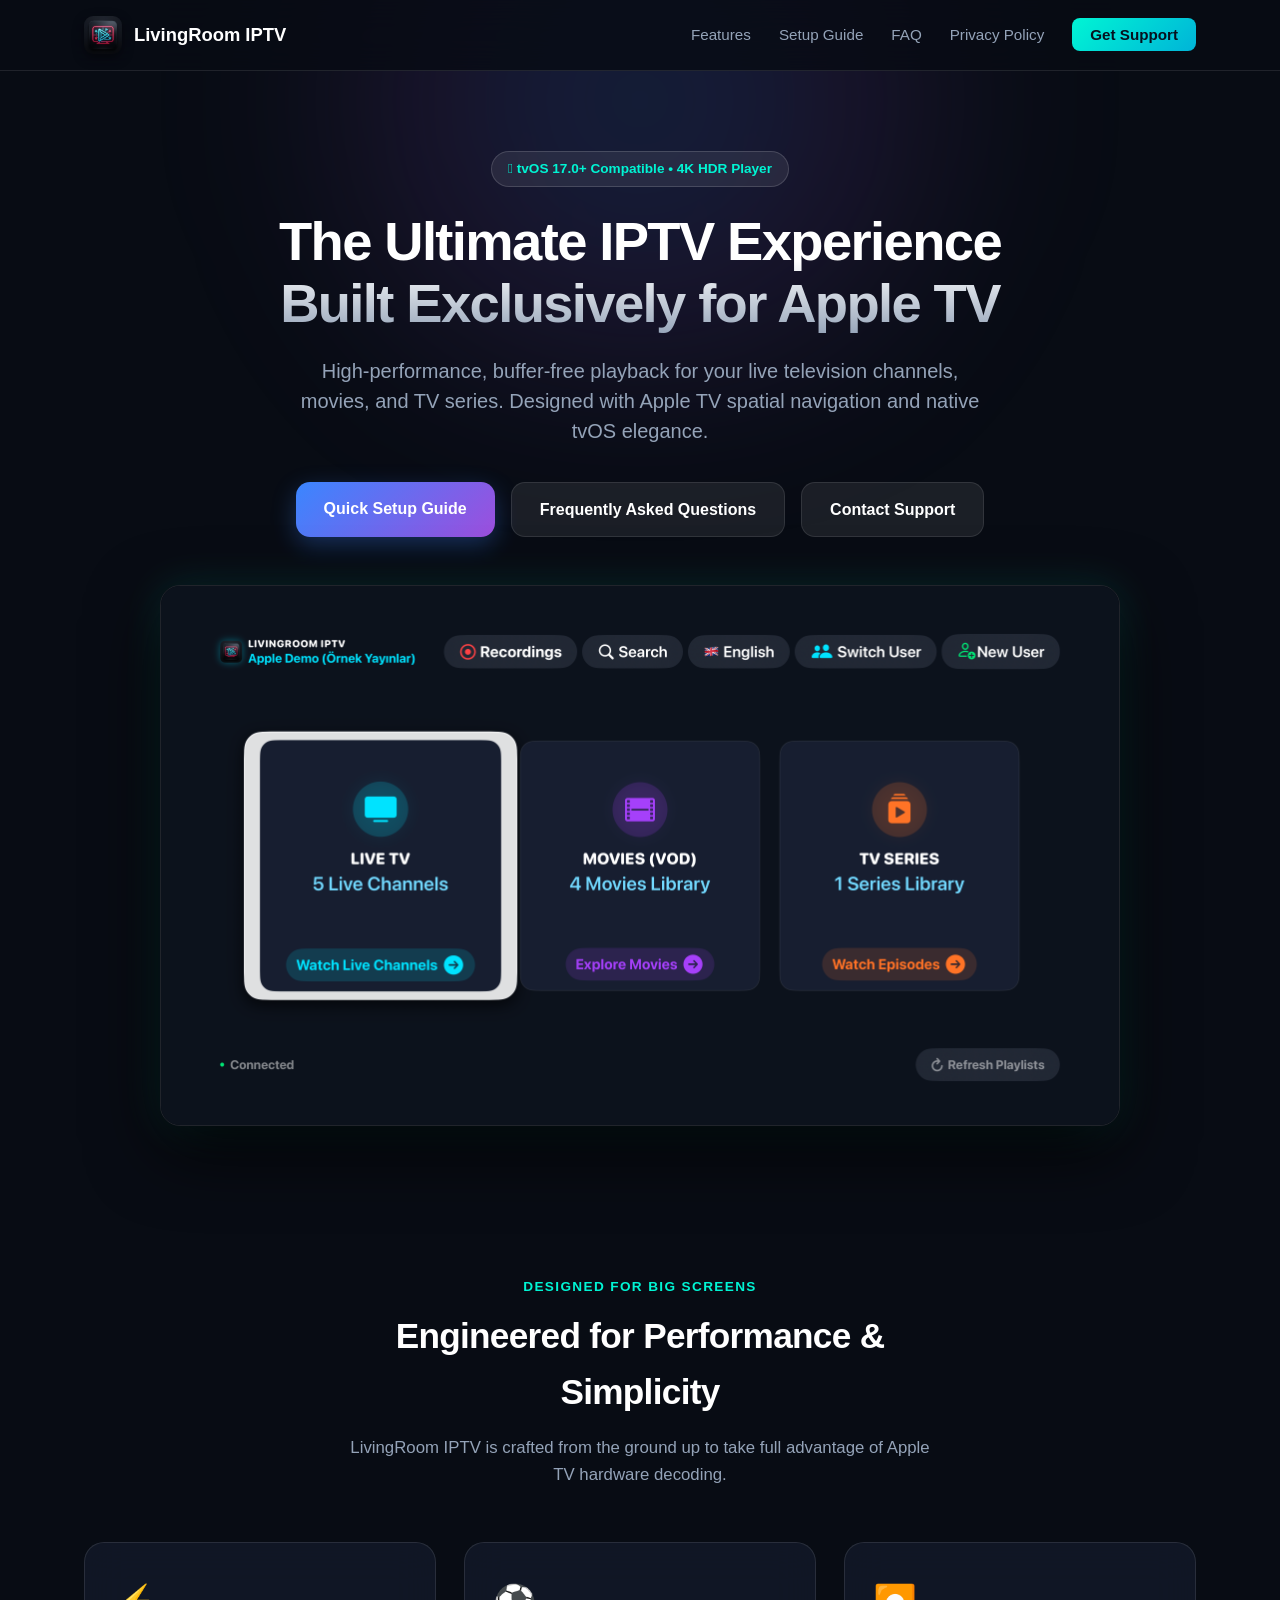
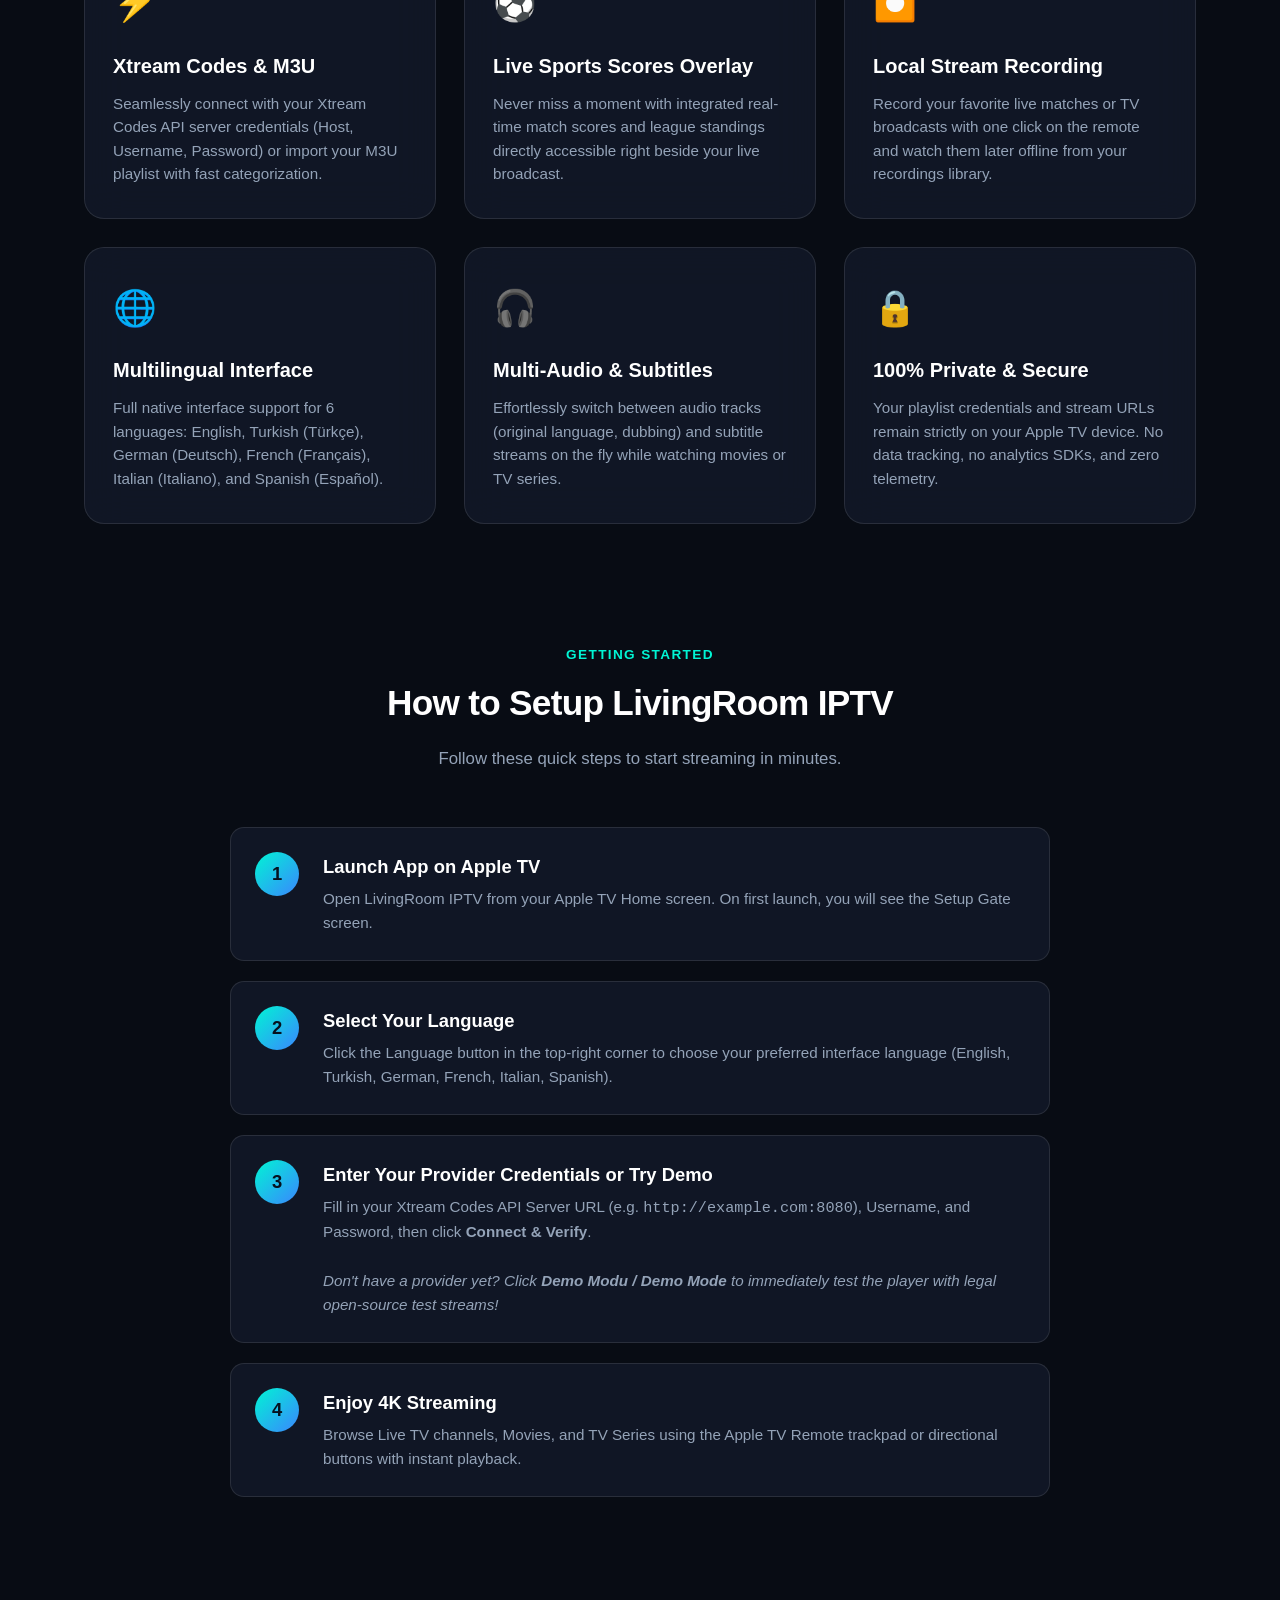
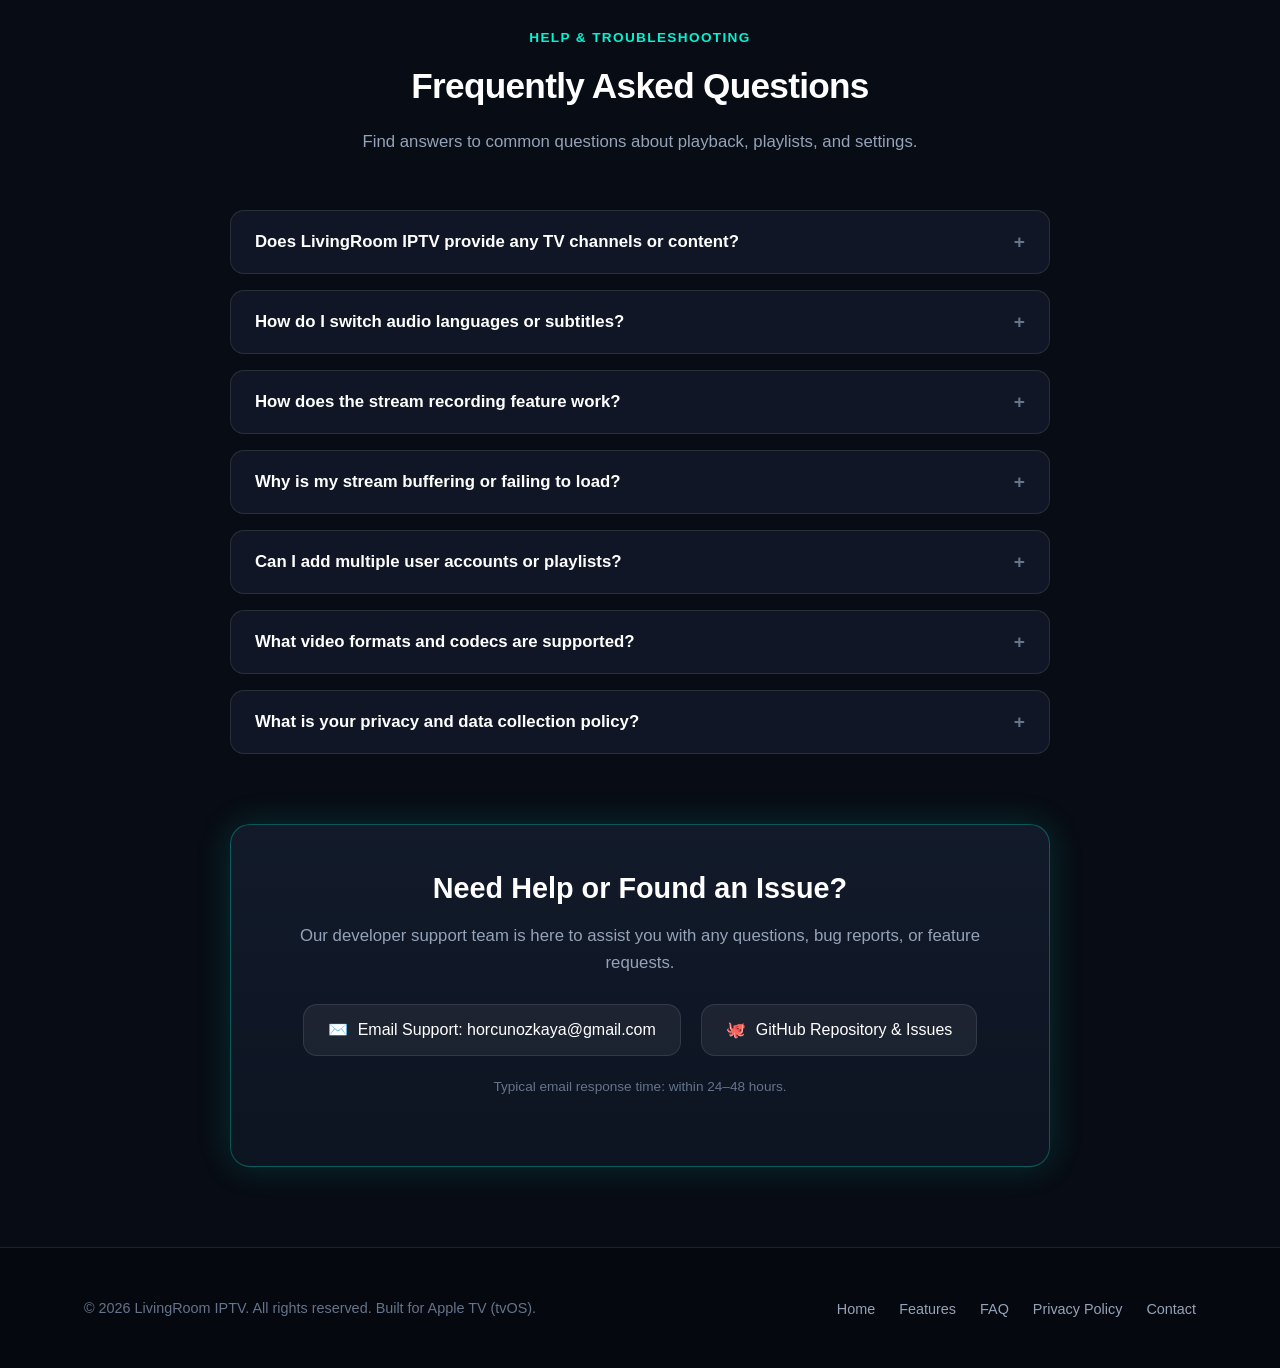
==== index.html @ 0aad177d "Add files via upload" ====
<!DOCTYPE html>
<html lang="en">
<head>
  <meta charset="UTF-8">
  <meta name="viewport" content="width=device-width, initial-scale=1.0">
  <title>LivingRoom IPTV - Apple TV Support & Help Center</title>
  <meta name="description" content="Official support center, setup instructions, and frequently asked questions for LivingRoom IPTV on Apple TV (tvOS).">
  <link rel="stylesheet" href="assets/style.css">
  <link rel="icon" type="image/png" href="assets/app-logo.png">
</head>
<body>
  <div class="bg-glow"></div>

  <!-- Navbar -->
  <header class="navbar">
    <div class="container nav-content">
      <a href="index.html" class="nav-brand">
        <img src="assets/app-logo.png" alt="LivingRoom IPTV Logo" class="nav-logo">
        <span>LivingRoom IPTV</span>
      </a>
      <ul class="nav-links">
        <li><a href="#features">Features</a></li>
        <li><a href="#guide">Setup Guide</a></li>
        <li><a href="#faq">FAQ</a></li>
        <li><a href="privacy.html">Privacy Policy</a></li>
        <li><a href="#contact" class="btn-contact">Get Support</a></li>
      </ul>
    </div>
  </header>

  <!-- Hero Section -->
  <section class="hero">
    <div class="container">
      <div class="badge-tvos">
        <span> tvOS 17.0+ Compatible • 4K HDR Player</span>
      </div>
      <h1>The Ultimate IPTV Experience<br>Built Exclusively for Apple TV</h1>
      <p>
        High-performance, buffer-free playback for your live television channels, movies, and TV series.
        Designed with Apple TV spatial navigation and native tvOS elegance.
      </p>
      <div class="hero-buttons">
        <a href="#guide" class="btn-primary">Quick Setup Guide</a>
        <a href="#faq" class="btn-secondary">Frequently Asked Questions</a>
        <a href="#contact" class="btn-secondary">Contact Support</a>
      </div>
      <div class="hero-preview">
        <img src="assets/screenshot.png" alt="LivingRoom IPTV Apple TV Interface">
      </div>
    </div>
  </section>

  <!-- Features Section -->
  <section class="features" id="features">
    <div class="container">
      <div class="section-header">
        <span class="tag">Designed for Big Screens</span>
        <h2>Engineered for Performance & Simplicity</h2>
        <p>LivingRoom IPTV is crafted from the ground up to take full advantage of Apple TV hardware decoding.</p>
      </div>

      <div class="grid-3">
        <div class="card">
          <div class="card-icon">⚡️</div>
          <h3>Xtream Codes & M3U</h3>
          <p>Seamlessly connect with your Xtream Codes API server credentials (Host, Username, Password) or import your M3U playlist with fast categorization.</p>
        </div>

        <div class="card">
          <div class="card-icon">⚽️</div>
          <h3>Live Sports Scores Overlay</h3>
          <p>Never miss a moment with integrated real-time match scores and league standings directly accessible right beside your live broadcast.</p>
        </div>

        <div class="card">
          <div class="card-icon">⏺️</div>
          <h3>Local Stream Recording</h3>
          <p>Record your favorite live matches or TV broadcasts with one click on the remote and watch them later offline from your recordings library.</p>
        </div>

        <div class="card">
          <div class="card-icon">🌐</div>
          <h3>Multilingual Interface</h3>
          <p>Full native interface support for 6 languages: English, Turkish (Türkçe), German (Deutsch), French (Français), Italian (Italiano), and Spanish (Español).</p>
        </div>

        <div class="card">
          <div class="card-icon">🎧</div>
          <h3>Multi-Audio & Subtitles</h3>
          <p>Effortlessly switch between audio tracks (original language, dubbing) and subtitle streams on the fly while watching movies or TV series.</p>
        </div>

        <div class="card">
          <div class="card-icon">🔒</div>
          <h3>100% Private & Secure</h3>
          <p>Your playlist credentials and stream URLs remain strictly on your Apple TV device. No data tracking, no analytics SDKs, and zero telemetry.</p>
        </div>
      </div>
    </div>
  </section>

  <!-- Setup Guide Section -->
  <section class="setup-guide" id="guide">
    <div class="container">
      <div class="section-header">
        <span class="tag">Getting Started</span>
        <h2>How to Setup LivingRoom IPTV</h2>
        <p>Follow these quick steps to start streaming in minutes.</p>
      </div>

      <div class="steps-list">
        <div class="step-card">
          <div class="step-number">1</div>
          <div class="step-info">
            <h4>Launch App on Apple TV</h4>
            <p>Open LivingRoom IPTV from your Apple TV Home screen. On first launch, you will see the Setup Gate screen.</p>
          </div>
        </div>

        <div class="step-card">
          <div class="step-number">2</div>
          <div class="step-info">
            <h4>Select Your Language</h4>
            <p>Click the Language button in the top-right corner to choose your preferred interface language (English, Turkish, German, French, Italian, Spanish).</p>
          </div>
        </div>

        <div class="step-card">
          <div class="step-number">3</div>
          <div class="step-info">
            <h4>Enter Your Provider Credentials or Try Demo</h4>
            <p>
              Fill in your Xtream Codes API Server URL (e.g. <code>http://example.com:8080</code>), Username, and Password, then click <strong>Connect & Verify</strong>.
              <br><br>
              <em>Don't have a provider yet? Click <strong>Demo Modu / Demo Mode</strong> to immediately test the player with legal open-source test streams!</em>
            </p>
          </div>
        </div>

        <div class="step-card">
          <div class="step-number">4</div>
          <div class="step-info">
            <h4>Enjoy 4K Streaming</h4>
            <p>Browse Live TV channels, Movies, and TV Series using the Apple TV Remote trackpad or directional buttons with instant playback.</p>
          </div>
        </div>
      </div>
    </div>
  </section>

  <!-- FAQ Section -->
  <section class="faq-section" id="faq">
    <div class="container">
      <div class="section-header">
        <span class="tag">Help & Troubleshooting</span>
        <h2>Frequently Asked Questions</h2>
        <p>Find answers to common questions about playback, playlists, and settings.</p>
      </div>

      <div class="faq-list">
        <div class="faq-item">
          <button class="faq-question" type="button">
            <span>Does LivingRoom IPTV provide any TV channels or content?</span>
            <span class="faq-icon">+</span>
          </button>
          <div class="faq-answer">
            <p>No. LivingRoom IPTV is strictly a media player application. It does not provide, host, or distribute any media content or channels. Users must supply their own legal IPTV playlist credentials (Xtream Codes API or M3U) from an authorized service provider, or use the built-in Demo Mode with public domain streams.</p>
          </div>
        </div>

        <div class="faq-item">
          <button class="faq-question" type="button">
            <span>How do I switch audio languages or subtitles?</span>
            <span class="faq-icon">+</span>
          </button>
          <div class="faq-answer">
            <p>While playing a movie or series episode, swipe down on your Apple TV Remote or press the Select button to display the playback HUD. Navigate to the Audio & Subtitle track selector to switch between available language tracks provided in your stream.</p>
          </div>
        </div>

        <div class="faq-item">
          <button class="faq-question" type="button">
            <span>How does the stream recording feature work?</span>
            <span class="faq-icon">+</span>
          </button>
          <div class="faq-answer">
            <p>When watching a live channel, click the red <strong>Record</strong> button in the playback overlay. The broadcast stream is saved directly into your Apple TV's local application storage. You can view, play, or delete recorded broadcasts at any time from the <strong>Recordings (Kayıtlar)</strong> screen on the main menu.</p>
          </div>
        </div>

        <div class="faq-item">
          <button class="faq-question" type="button">
            <span>Why is my stream buffering or failing to load?</span>
            <span class="faq-icon">+</span>
          </button>
          <div class="faq-answer">
            <p>Buffering usually stems from one of the following reasons:
              <br>1. <strong>Network Connection:</strong> We recommend connecting your Apple TV via an Ethernet cable or a strong 5GHz Wi-Fi network.
              <br>2. <strong>Server Overload:</strong> The IPTV server host you provided may be experiencing high traffic or latency.
              <br>3. <strong>Expired Subscription:</strong> Verify that your IPTV provider account is active and hasn't exceeded connection limits.
            </p>
          </div>
        </div>

        <div class="faq-item">
          <button class="faq-question" type="button">
            <span>Can I add multiple user accounts or playlists?</span>
            <span class="faq-icon">+</span>
          </button>
          <div class="faq-answer">
            <p>Yes! On the main landing screen, click <strong>Switch Account</strong> or <strong>Add Account</strong> to manage multiple Xtream Codes profiles and seamlessly toggle between family members or different providers.</p>
          </div>
        </div>

        <div class="faq-item">
          <button class="faq-question" type="button">
            <span>What video formats and codecs are supported?</span>
            <span class="faq-icon">+</span>
          </button>
          <div class="faq-answer">
            <p>LivingRoom IPTV supports HLS (m3u8), MPEG-TS (ts), MP4, MKV, AVI, and major video/audio codecs including H.264, HEVC / H.265, AAC, AC3, and EAC3 with hardware-accelerated decoding.</p>
          </div>
        </div>

        <div class="faq-item">
          <button class="faq-question" type="button">
            <span>What is your privacy and data collection policy?</span>
            <span class="faq-icon">+</span>
          </button>
          <div class="faq-answer">
            <p>We respect your privacy completely. LivingRoom IPTV collects <strong>zero personal data</strong>. We do not track your IP address, viewing history, device identifiers, or search queries. All server credentials and favorites are stored locally on your Apple TV device. Read our full <a href="privacy.html" style="color: var(--accent-cyan);">Privacy Policy</a> for details.</p>
          </div>
        </div>
      </div>
    </div>
  </section>

  <!-- Contact & Support Section -->
  <section class="contact-section" id="contact">
    <div class="container">
      <div class="support-card">
        <h3>Need Help or Found an Issue?</h3>
        <p>Our developer support team is here to assist you with any questions, bug reports, or feature requests.</p>
        <div class="contact-badges">
          <a href="mailto:horcunozkaya@gmail.com?subject=LivingRoom%20IPTV%20Support%20Request" class="contact-pill">
            <span>✉️</span>
            <span>Email Support: horcunozkaya@gmail.com</span>
          </a>
          <a href="https://github.com/Hasonx40/livingroomiptv" target="_blank" rel="noopener" class="contact-pill">
            <span>🐙</span>
            <span>GitHub Repository & Issues</span>
          </a>
        </div>
        <p style="margin-top: 20px; font-size: 0.85rem; color: var(--text-muted);">
          Typical email response time: within 24–48 hours.
        </p>
      </div>
    </div>
  </section>

  <!-- Footer -->
  <footer>
    <div class="container footer-content">
      <div class="footer-copy">
        &copy; 2026 LivingRoom IPTV. All rights reserved. Built for Apple TV (tvOS).
      </div>
      <ul class="footer-links">
        <li><a href="index.html">Home</a></li>
        <li><a href="#features">Features</a></li>
        <li><a href="#faq">FAQ</a></li>
        <li><a href="privacy.html">Privacy Policy</a></li>
        <li><a href="mailto:horcunozkaya@gmail.com">Contact</a></li>
      </ul>
    </div>
  </footer>

  <script>
    // FAQ Accordion Toggle
    document.querySelectorAll('.faq-question').forEach(button => {
      button.addEventListener('click', () => {
        const item = button.parentElement;
        const isActive = item.classList.contains('active');
        document.querySelectorAll('.faq-item').forEach(i => i.classList.remove('active'));
        if (!isActive) {
          item.classList.add('active');
        }
      });
    });
  </script>
</body>
</html>
---- assets/style.css ----
:root {
  --bg-primary: #080c14;
  --bg-secondary: #0d1522;
  --bg-card: rgba(20, 28, 45, 0.7);
  --bg-card-hover: rgba(30, 42, 68, 0.85);
  --border-color: rgba(255, 255, 255, 0.1);
  --border-focus: #00f5d4;
  --accent-cyan: #00f5d4;
  --accent-purple: #9d4edd;
  --accent-blue: #3a86ff;
  --text-primary: #ffffff;
  --text-secondary: #94a3b8;
  --text-muted: #64748b;
  --font-family: -apple-system, BlinkMacSystemFont, "SF Pro Display", "SF Pro Text", "Segoe UI", Roboto, Helvetica, Arial, sans-serif;
  --radius-lg: 20px;
  --radius-md: 14px;
  --radius-sm: 8px;
  --shadow-glow: 0 0 35px rgba(0, 245, 212, 0.15);
}

* {
  margin: 0;
  padding: 0;
  box-sizing: border-box;
}

html {
  scroll-behavior: smooth;
}

body {
  font-family: var(--font-family);
  background-color: var(--bg-primary);
  color: var(--text-primary);
  line-height: 1.6;
  -webkit-font-smoothing: antialiased;
  overflow-x: hidden;
}

/* Background Gradients */
.bg-glow {
  position: fixed;
  top: -200px;
  left: 50%;
  transform: translateX(-50%);
  width: 900px;
  height: 600px;
  background: radial-gradient(circle, rgba(58, 134, 255, 0.18) 0%, rgba(157, 78, 221, 0.12) 40%, transparent 70%);
  pointer-events: none;
  z-index: -1;
  filter: blur(80px);
}

.container {
  max-width: 1160px;
  margin: 0 auto;
  padding: 0 24px;
}

/* Navigation */
.navbar {
  position: sticky;
  top: 0;
  z-index: 100;
  background: rgba(8, 12, 20, 0.82);
  backdrop-filter: blur(24px);
  -webkit-backdrop-filter: blur(24px);
  border-bottom: 1px solid var(--border-color);
  padding: 16px 0;
}

.nav-content {
  display: flex;
  align-items: center;
  justify-content: space-between;
}

.nav-brand {
  display: flex;
  align-items: center;
  gap: 12px;
  text-decoration: none;
  color: var(--text-primary);
  font-weight: 700;
  font-size: 1.15rem;
}

.nav-logo {
  width: 38px;
  height: 38px;
  border-radius: 9px;
  object-fit: cover;
  box-shadow: 0 4px 12px rgba(0, 0, 0, 0.4);
}

.nav-links {
  display: flex;
  align-items: center;
  gap: 28px;
  list-style: none;
}

.nav-links a {
  text-decoration: none;
  color: var(--text-secondary);
  font-size: 0.95rem;
  font-weight: 500;
  transition: color 0.2s ease;
}

.nav-links a:hover {
  color: var(--accent-cyan);
}

.btn-contact {
  background: linear-gradient(135deg, #00f5d4, #00b4d8);
  color: #06111e !important;
  font-weight: 700 !important;
  padding: 8px 18px;
  border-radius: var(--radius-sm);
  transition: transform 0.2s ease, box-shadow 0.2s ease !important;
}

.btn-contact:hover {
  transform: translateY(-2px);
  box-shadow: 0 4px 16px rgba(0, 245, 212, 0.4);
}

/* Hero Section */
.hero {
  padding: 80px 0 60px;
  text-align: center;
}

.badge-tvos {
  display: inline-flex;
  align-items: center;
  gap: 8px;
  padding: 6px 16px;
  background: rgba(255, 255, 255, 0.08);
  border: 1px solid rgba(255, 255, 255, 0.15);
  border-radius: 50px;
  font-size: 0.85rem;
  font-weight: 600;
  color: var(--accent-cyan);
  margin-bottom: 24px;
}

.hero h1 {
  font-size: 3.4rem;
  font-weight: 800;
  letter-spacing: -0.03em;
  line-height: 1.15;
  margin-bottom: 20px;
  background: linear-gradient(180deg, #ffffff 40%, #94a3b8 100%);
  -webkit-background-clip: text;
  -webkit-text-fill-color: transparent;
}

.hero p {
  font-size: 1.25rem;
  color: var(--text-secondary);
  max-width: 680px;
  margin: 0 auto 36px;
  line-height: 1.5;
}

.hero-buttons {
  display: flex;
  justify-content: center;
  gap: 16px;
  margin-bottom: 48px;
  flex-wrap: wrap;
}

.btn-primary {
  background: linear-gradient(135deg, var(--accent-blue), var(--accent-purple));
  color: #fff;
  text-decoration: none;
  font-weight: 600;
  font-size: 1rem;
  padding: 14px 28px;
  border-radius: var(--radius-md);
  box-shadow: 0 8px 24px rgba(58, 134, 255, 0.3);
  transition: transform 0.2s ease, box-shadow 0.2s ease;
}

.btn-primary:hover {
  transform: translateY(-2px);
  box-shadow: 0 12px 28px rgba(58, 134, 255, 0.45);
}

.btn-secondary {
  background: rgba(255, 255, 255, 0.08);
  border: 1px solid var(--border-color);
  color: #fff;
  text-decoration: none;
  font-weight: 600;
  font-size: 1rem;
  padding: 14px 28px;
  border-radius: var(--radius-md);
  transition: background 0.2s ease, border-color 0.2s ease;
}

.btn-secondary:hover {
  background: rgba(255, 255, 255, 0.14);
  border-color: rgba(255, 255, 255, 0.25);
}

.hero-preview {
  position: relative;
  max-width: 960px;
  margin: 0 auto;
  border-radius: var(--radius-lg);
  overflow: hidden;
  box-shadow: 0 24px 70px rgba(0, 0, 0, 0.8), 0 0 40px rgba(0, 245, 212, 0.15);
  border: 1px solid var(--border-color);
}

.hero-preview img {
  width: 100%;
  height: auto;
  display: block;
}

/* Features Section */
.features {
  padding: 90px 0 60px;
}

.section-header {
  text-align: center;
  max-width: 600px;
  margin: 0 auto 54px;
}

.section-header .tag {
  color: var(--accent-cyan);
  font-weight: 700;
  text-transform: uppercase;
  font-size: 0.85rem;
  letter-spacing: 0.1em;
  margin-bottom: 10px;
  display: block;
}

.section-header h2 {
  font-size: 2.2rem;
  font-weight: 700;
  margin-bottom: 14px;
  letter-spacing: -0.02em;
}

.section-header p {
  color: var(--text-secondary);
  font-size: 1.05rem;
}

.grid-3 {
  display: grid;
  grid-template-columns: repeat(auto-fit, minmax(320px, 1fr));
  gap: 28px;
}

.card {
  background: var(--bg-card);
  backdrop-filter: blur(20px);
  border: 1px solid var(--border-color);
  border-radius: var(--radius-lg);
  padding: 32px 28px;
  transition: transform 0.25s ease, border-color 0.25s ease, background 0.25s ease;
}

.card:hover {
  transform: translateY(-4px);
  background: var(--bg-card-hover);
  border-color: rgba(0, 245, 212, 0.4);
}

.card-icon {
  font-size: 2.2rem;
  margin-bottom: 18px;
  display: inline-block;
}

.card h3 {
  font-size: 1.25rem;
  font-weight: 600;
  margin-bottom: 10px;
}

.card p {
  color: var(--text-secondary);
  font-size: 0.95rem;
  line-height: 1.55;
}

/* Setup Guide */
.setup-guide {
  padding: 60px 0;
}

.steps-list {
  display: flex;
  flex-direction: column;
  gap: 20px;
  max-width: 820px;
  margin: 0 auto;
}

.step-card {
  display: flex;
  gap: 24px;
  background: var(--bg-card);
  border: 1px solid var(--border-color);
  border-radius: var(--radius-md);
  padding: 24px;
}

.step-number {
  flex-shrink: 0;
  width: 44px;
  height: 44px;
  border-radius: 50%;
  background: linear-gradient(135deg, var(--accent-cyan), var(--accent-blue));
  color: #06111e;
  font-weight: 800;
  font-size: 1.15rem;
  display: flex;
  align-items: center;
  justify-content: center;
}

.step-info h4 {
  font-size: 1.15rem;
  font-weight: 600;
  margin-bottom: 6px;
}

.step-info p {
  color: var(--text-secondary);
  font-size: 0.95rem;
}

/* FAQ Section */
.faq-section {
  padding: 70px 0;
}

.faq-list {
  max-width: 820px;
  margin: 0 auto;
  display: flex;
  flex-direction: column;
  gap: 16px;
}

.faq-item {
  background: var(--bg-card);
  border: 1px solid var(--border-color);
  border-radius: var(--radius-md);
  overflow: hidden;
}

.faq-question {
  width: 100%;
  text-align: left;
  padding: 20px 24px;
  background: none;
  border: none;
  color: var(--text-primary);
  font-size: 1.05rem;
  font-weight: 600;
  font-family: inherit;
  cursor: pointer;
  display: flex;
  justify-content: space-between;
  align-items: center;
}

.faq-question:hover {
  color: var(--accent-cyan);
}

.faq-icon {
  transition: transform 0.3s ease;
  font-size: 1.2rem;
  color: var(--text-muted);
}

.faq-item.active .faq-icon {
  transform: rotate(45deg);
  color: var(--accent-cyan);
}

.faq-answer {
  max-height: 0;
  overflow: hidden;
  transition: max-height 0.3s ease, padding 0.3s ease;
  color: var(--text-secondary);
  font-size: 0.95rem;
  padding: 0 24px;
  line-height: 1.6;
}

.faq-item.active .faq-answer {
  max-height: 300px;
  padding: 0 24px 20px;
}

/* Support Form Card */
.support-card {
  max-width: 820px;
  margin: 0 auto;
  background: linear-gradient(180deg, rgba(20, 28, 45, 0.9) 0%, rgba(13, 21, 34, 0.95) 100%);
  border: 1px solid rgba(0, 245, 212, 0.3);
  border-radius: var(--radius-lg);
  padding: 40px;
  box-shadow: var(--shadow-glow);
  text-align: center;
}

.support-card h3 {
  font-size: 1.8rem;
  margin-bottom: 12px;
}

.support-card p {
  color: var(--text-secondary);
  font-size: 1.05rem;
  margin-bottom: 28px;
}

.contact-badges {
  display: flex;
  justify-content: center;
  gap: 20px;
  flex-wrap: wrap;
}

.contact-pill {
  display: inline-flex;
  align-items: center;
  gap: 10px;
  padding: 12px 24px;
  border-radius: var(--radius-md);
  background: rgba(255, 255, 255, 0.06);
  border: 1px solid var(--border-color);
  color: var(--text-primary);
  text-decoration: none;
  font-weight: 500;
  transition: background 0.2s ease, border-color 0.2s ease;
}

.contact-pill:hover {
  background: rgba(255, 255, 255, 0.12);
  border-color: var(--accent-cyan);
}

/* Footer */
footer {
  border-top: 1px solid var(--border-color);
  padding: 48px 0;
  margin-top: 80px;
  background: rgba(6, 9, 15, 0.9);
}

.footer-content {
  display: flex;
  justify-content: space-between;
  align-items: center;
  flex-wrap: wrap;
  gap: 24px;
}

.footer-copy {
  color: var(--text-muted);
  font-size: 0.9rem;
}

.footer-links {
  display: flex;
  gap: 24px;
  list-style: none;
}

.footer-links a {
  color: var(--text-secondary);
  text-decoration: none;
  font-size: 0.9rem;
  transition: color 0.2s ease;
}

.footer-links a:hover {
  color: var(--accent-cyan);
}

/* Responsive */
@media (max-width: 768px) {
  .hero h1 {
    font-size: 2.3rem;
  }
  .nav-links {
    display: none;
  }
  .step-card {
    flex-direction: column;
    gap: 14px;
  }
  .support-card {
    padding: 24px 20px;
  }
}
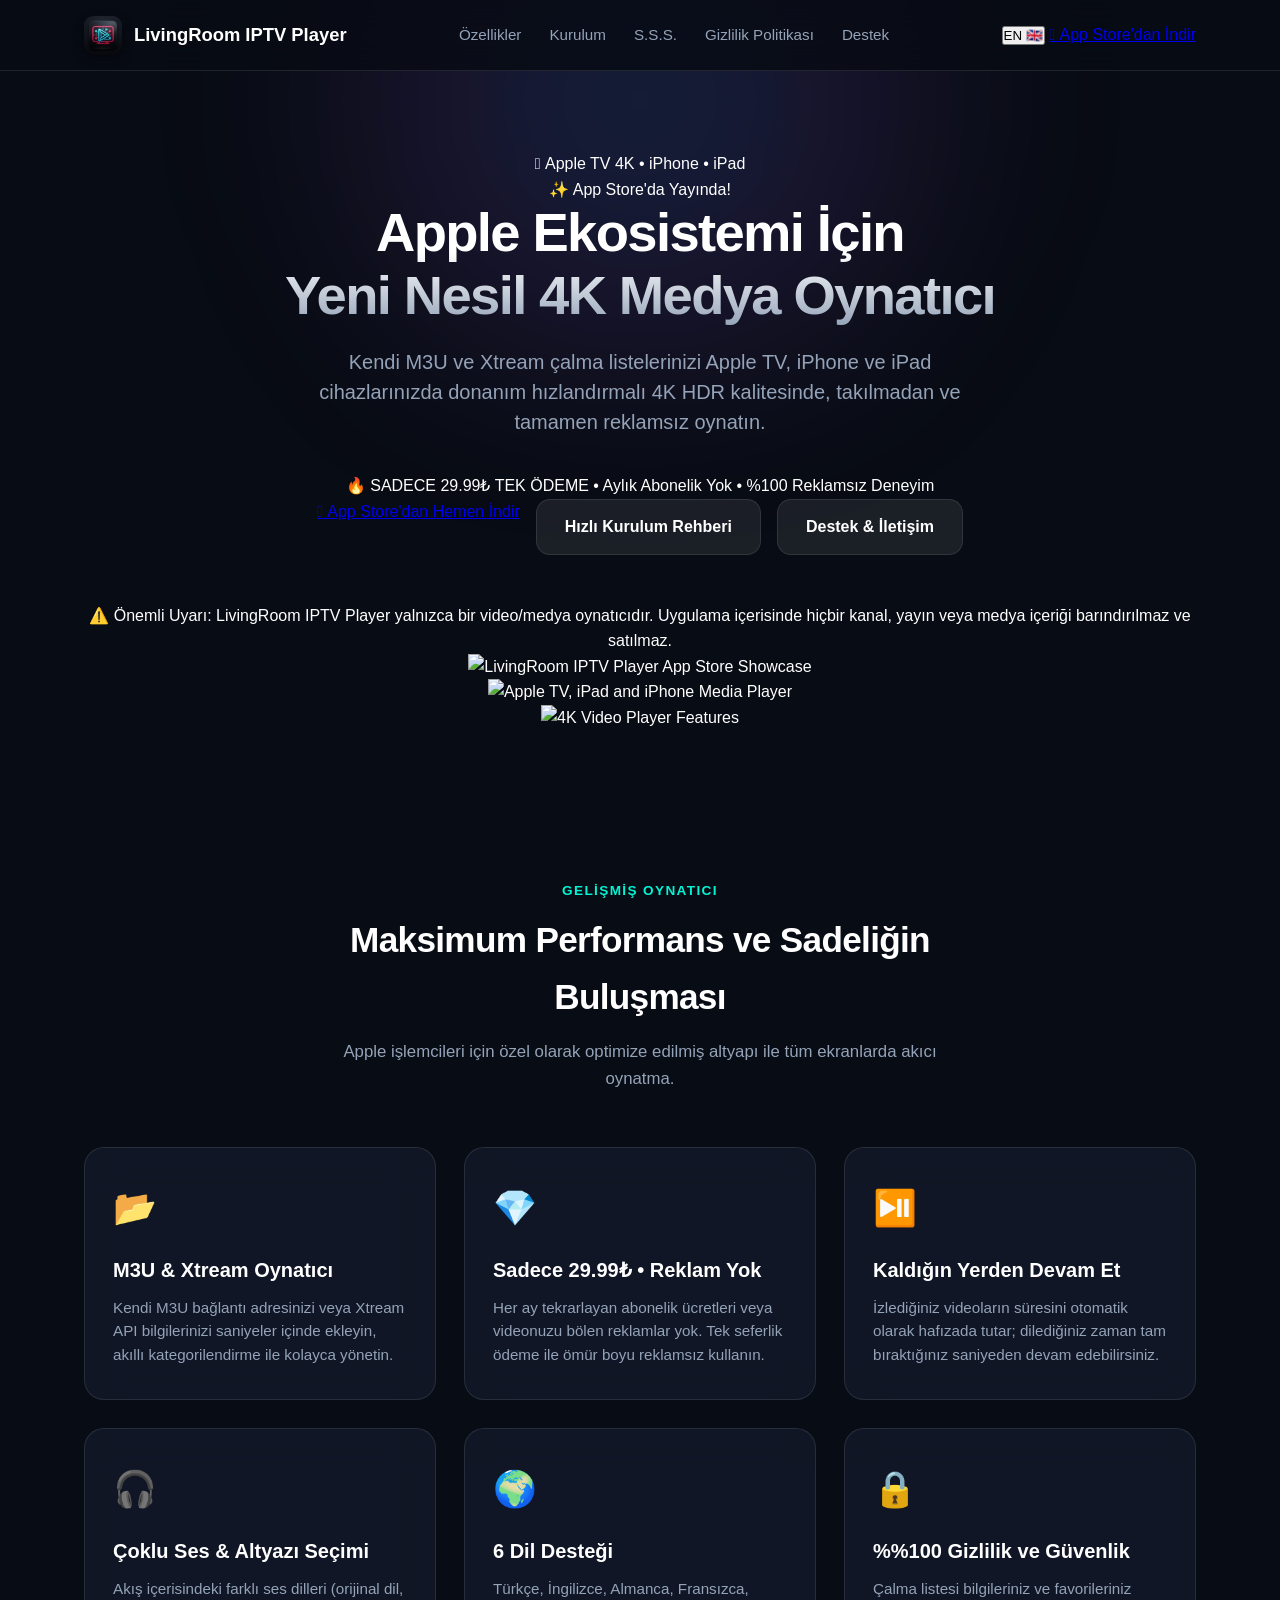
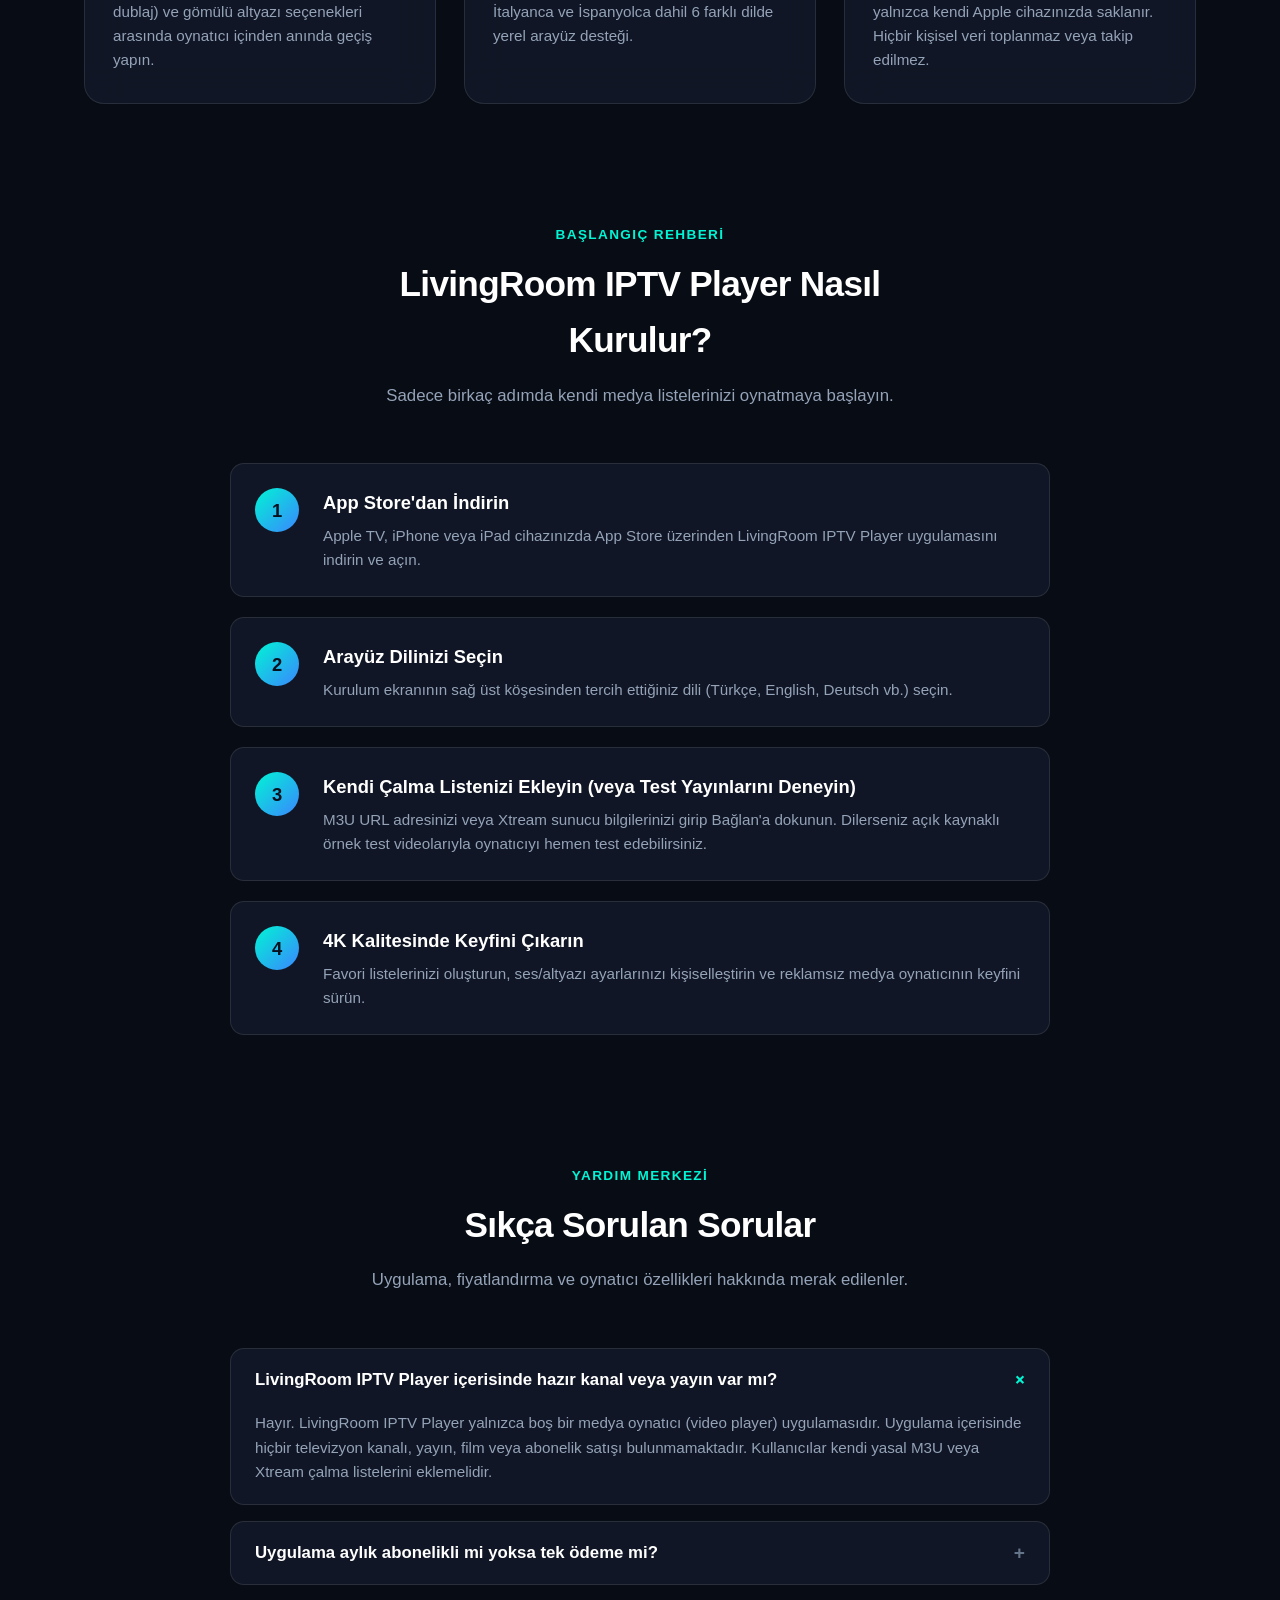
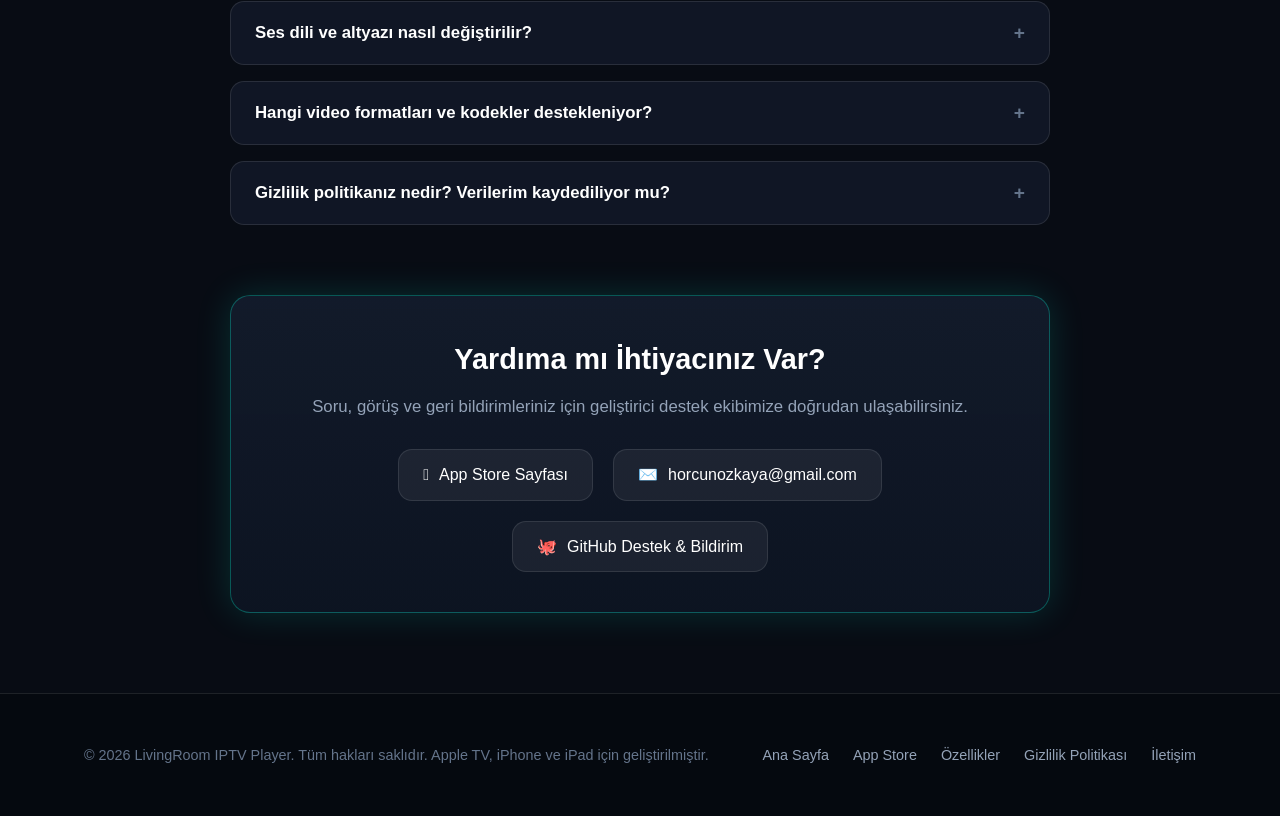
==== commit b9fe2db6: "Add files via upload" ====
--- a/index.html
+++ b/index.html
@@ -1,10 +1,13 @@
 <!DOCTYPE html>
-<html lang="en">
+<html lang="tr">
 <head>
   <meta charset="UTF-8">
   <meta name="viewport" content="width=device-width, initial-scale=1.0">
-  <title>LivingRoom IPTV - Apple TV Support & Help Center</title>
-  <meta name="description" content="Official support center, setup instructions, and frequently asked questions for LivingRoom IPTV on Apple TV (tvOS).">
+  <title>LivingRoom IPTV Player — Apple TV, iPhone & iPad için 4K Medya Oynatıcı</title>
+  <meta name="description" content="Apple TV (tvOS), iPhone ve iPad (iOS) için geliştirilen 4K HDR M3U & Xtream medya oynatıcı. Sadece 29.99₺ tek ödeme, abonelik yok, %100 reklamsız.">
+  <meta property="og:title" content="LivingRoom IPTV Player — 4K Medya Oynatıcı">
+  <meta property="og:description" content="Kendi M3U ve Xtream listelerinizi Apple TV, iPhone ve iPad'de 4K kalitesinde oynatın. Sadece 29.99₺ tek ödeme ve %100 reklamsız.">
+  <meta property="og:image" content="assets/hero-showcase.jpg">
   <link rel="stylesheet" href="assets/style.css">
   <link rel="icon" type="image/png" href="assets/app-logo.png">
 </head>
@@ -15,37 +18,79 @@
   <header class="navbar">
     <div class="container nav-content">
       <a href="index.html" class="nav-brand">
-        <img src="assets/app-logo.png" alt="LivingRoom IPTV Logo" class="nav-logo">
-        <span>LivingRoom IPTV</span>
+        <img src="assets/app-logo.png" alt="LivingRoom IPTV Player Logo" class="nav-logo">
+        <span>LivingRoom IPTV Player</span>
       </a>
       <ul class="nav-links">
-        <li><a href="#features">Features</a></li>
-        <li><a href="#guide">Setup Guide</a></li>
-        <li><a href="#faq">FAQ</a></li>
-        <li><a href="privacy.html">Privacy Policy</a></li>
-        <li><a href="#contact" class="btn-contact">Get Support</a></li>
+        <li><a href="#features" data-tr="Özellikler" data-en="Features">Özellikler</a></li>
+        <li><a href="#guide" data-tr="Kurulum" data-en="Setup Guide">Kurulum</a></li>
+        <li><a href="#faq" data-tr="S.S.S." data-en="FAQ">S.S.S.</a></li>
+        <li><a href="privacy.html" data-tr="Gizlilik Politikası" data-en="Privacy Policy">Gizlilik Politikası</a></li>
+        <li><a href="#contact" data-tr="Destek" data-en="Support">Destek</a></li>
       </ul>
+      <div class="nav-actions">
+        <button class="lang-switch" id="langBtn" type="button" onclick="toggleLang()">EN 🇬🇧</button>
+        <a href="https://apps.apple.com/tr/app/livingroom-iptv-player/id6827553919?l=tr" target="_blank" rel="noopener" class="btn-nav-download">
+          <span></span>
+          <span data-tr="App Store'dan İndir" data-en="Download on App Store">App Store'dan İndir</span>
+        </a>
+      </div>
     </div>
   </header>
 
   <!-- Hero Section -->
   <section class="hero">
     <div class="container">
-      <div class="badge-tvos">
-        <span> tvOS 17.0+ Compatible • 4K HDR Player</span>
-      </div>
-      <h1>The Ultimate IPTV Experience<br>Built Exclusively for Apple TV</h1>
-      <p>
-        High-performance, buffer-free playback for your live television channels, movies, and TV series.
-        Designed with Apple TV spatial navigation and native tvOS elegance.
+      <div class="hero-badges">
+        <div class="badge-pill">
+          <span> Apple TV 4K • iPhone • iPad</span>
+        </div>
+        <div class="badge-pill highlight">
+          <span data-tr="✨ App Store'da Yayında!" data-en="✨ Available on the App Store!">✨ App Store'da Yayında!</span>
+        </div>
+      </div>
+
+      <h1 data-tr="Apple Ekosistemi İçin<br>Yeni Nesil 4K Medya Oynatıcı" data-en="Next-Gen 4K Media Player<br>For the Apple Ecosystem">
+        Apple Ekosistemi İçin<br>Yeni Nesil 4K Medya Oynatıcı
+      </h1>
+
+      <p class="subtitle" data-tr="Kendi M3U ve Xtream çalma listelerinizi Apple TV, iPhone ve iPad cihazlarınızda donanım hızlandırmalı 4K HDR kalitesinde, takılmadan ve tamamen reklamsız oynatın." data-en="Play your own M3U and Xtream playlists across Apple TV, iPhone, and iPad with hardware-accelerated 4K HDR playback and zero ads.">
+        Kendi M3U ve Xtream çalma listelerinizi Apple TV, iPhone ve iPad cihazlarınızda donanım hızlandırmalı 4K HDR kalitesinde, takılmadan ve tamamen reklamsız oynatın.
       </p>
+
+      <!-- One-Time Payment & No Ads Highlight -->
+      <div class="price-banner">
+        <span class="price-tag" data-tr="🔥 SADECE 29.99₺ TEK ÖDEME" data-en="🔥 ONE-TIME PURCHASE (₺29.99)">🔥 SADECE 29.99₺ TEK ÖDEME</span>
+        <span class="price-divider">•</span>
+        <span class="price-feature" data-tr="Aylık Abonelik Yok" data-en="No Monthly Subscriptions">Aylık Abonelik Yok</span>
+        <span class="price-divider">•</span>
+        <span class="price-feature" data-tr="%100 Reklamsız Deneyim" data-en="100% Ad-Free Experience">%100 Reklamsız Deneyim</span>
+      </div>
+
       <div class="hero-buttons">
-        <a href="#guide" class="btn-primary">Quick Setup Guide</a>
-        <a href="#faq" class="btn-secondary">Frequently Asked Questions</a>
-        <a href="#contact" class="btn-secondary">Contact Support</a>
-      </div>
-      <div class="hero-preview">
-        <img src="assets/screenshot.png" alt="LivingRoom IPTV Apple TV Interface">
+        <a href="https://apps.apple.com/tr/app/livingroom-iptv-player/id6827553919?l=tr" target="_blank" rel="noopener" class="btn-appstore">
+          <span></span>
+          <span data-tr="App Store'dan Hemen İndir" data-en="Download on the App Store">App Store'dan Hemen İndir</span>
+        </a>
+        <a href="#guide" class="btn-secondary" data-tr="Hızlı Kurulum Rehberi" data-en="Quick Setup Guide">Hızlı Kurulum Rehberi</a>
+        <a href="#contact" class="btn-secondary" data-tr="Destek & İletişim" data-en="Contact Support">Destek & İletişim</a>
+      </div>
+
+      <div class="disclaimer-note" data-tr="⚠️ Önemli Uyarı: LivingRoom IPTV Player yalnızca bir video/medya oynatıcıdır. Uygulama içerisinde hiçbir kanal, yayın veya medya içeriği barındırılmaz ve satılmaz." data-en="⚠️ Important Notice: LivingRoom IPTV Player is strictly a media player application. It does not host, provide, or sell any TV channels, streams, or media content.">
+        ⚠️ Önemli Uyarı: LivingRoom IPTV Player yalnızca bir video/medya oynatıcıdır. Uygulama içerisinde hiçbir kanal, yayın veya medya içeriği barındırılmaz ve satılmaz.
+      </div>
+
+      <!-- 3-Card Product Showcase -->
+      <div class="showcase-grid">
+        <div class="showcase-card">
+          <img src="assets/hero-showcase.jpg" alt="LivingRoom IPTV Player App Store Showcase">
+        </div>
+        <div class="showcase-card">
+          <img src="assets/ecosystem-preview.jpg" alt="Apple TV, iPad and iPhone Media Player">
+        </div>
+        <div class="showcase-card">
+          <img src="assets/features-preview.jpg" alt="4K Video Player Features">
+        </div>
       </div>
     </div>
   </section>
@@ -54,46 +99,46 @@
   <section class="features" id="features">
     <div class="container">
       <div class="section-header">
-        <span class="tag">Designed for Big Screens</span>
-        <h2>Engineered for Performance & Simplicity</h2>
-        <p>LivingRoom IPTV is crafted from the ground up to take full advantage of Apple TV hardware decoding.</p>
+        <span class="tag" data-tr="Gelişmiş Oynatıcı" data-en="Advanced Media Player">Gelişmiş Oynatıcı</span>
+        <h2 data-tr="Maksimum Performans ve Sadeliğin Buluşması" data-en="Engineered for Performance & Simplicity">Maksimum Performans ve Sadeliğin Buluşması</h2>
+        <p data-tr="Apple işlemcileri için özel olarak optimize edilmiş altyapı ile tüm ekranlarda akıcı oynatma." data-en="Built from the ground up to take full advantage of Apple Silicon hardware decoding.">Apple işlemcileri için özel olarak optimize edilmiş altyapı ile tüm ekranlarda akıcı oynatma.</p>
       </div>
 
       <div class="grid-3">
         <div class="card">
-          <div class="card-icon">⚡️</div>
-          <h3>Xtream Codes & M3U</h3>
-          <p>Seamlessly connect with your Xtream Codes API server credentials (Host, Username, Password) or import your M3U playlist with fast categorization.</p>
-        </div>
-
-        <div class="card">
-          <div class="card-icon">⚽️</div>
-          <h3>Live Sports Scores Overlay</h3>
-          <p>Never miss a moment with integrated real-time match scores and league standings directly accessible right beside your live broadcast.</p>
-        </div>
-
-        <div class="card">
-          <div class="card-icon">⏺️</div>
-          <h3>Local Stream Recording</h3>
-          <p>Record your favorite live matches or TV broadcasts with one click on the remote and watch them later offline from your recordings library.</p>
-        </div>
-
-        <div class="card">
-          <div class="card-icon">🌐</div>
-          <h3>Multilingual Interface</h3>
-          <p>Full native interface support for 6 languages: English, Turkish (Türkçe), German (Deutsch), French (Français), Italian (Italiano), and Spanish (Español).</p>
+          <div class="card-icon">📂</div>
+          <h3 data-tr="M3U & Xtream Oynatıcı" data-en="M3U & Xtream Playlist Player">M3U & Xtream Oynatıcı</h3>
+          <p data-tr="Kendi M3U bağlantı adresinizi veya Xtream API bilgilerinizi saniyeler içinde ekleyin, akıllı kategorilendirme ile kolayca yönetin." data-en="Import your personal M3U URLs or Xtream API credentials in seconds with fast automatic categorization.">Kendi M3U bağlantı adresinizi veya Xtream API bilgilerinizi saniyeler içinde ekleyin, akıllı kategorilendirme ile kolayca yönetin.</p>
+        </div>
+
+        <div class="card">
+          <div class="card-icon">💎</div>
+          <h3 data-tr="Sadece 29.99₺ • Reklam Yok" data-en="One-Time Purchase • Zero Ads">Sadece 29.99₺ • Reklam Yok</h3>
+          <p data-tr="Her ay tekrarlayan abonelik ücretleri veya videonuzu bölen reklamlar yok. Tek seferlik ödeme ile ömür boyu reklamsız kullanın." data-en="No recurring monthly fees and zero interrupting ads. Enjoy lifetime ad-free access with a single one-time purchase.">Her ay tekrarlayan abonelik ücretleri veya videonuzu bölen reklamlar yok. Tek seferlik ödeme ile ömür boyu reklamsız kullanın.</p>
+        </div>
+
+        <div class="card">
+          <div class="card-icon">⏯️</div>
+          <h3 data-tr="Kaldığın Yerden Devam Et" data-en="Smart Resume Playback">Kaldığın Yerden Devam Et</h3>
+          <p data-tr="İzlediğiniz videoların süresini otomatik olarak hafızada tutar; dilediğiniz zaman tam bıraktığınız saniyeden devam edebilirsiniz." data-en="Automatically remembers your playback position so you can resume your videos right where you left off.">İzlediğiniz videoların süresini otomatik olarak hafızada tutar; dilediğiniz zaman tam bıraktığınız saniyeden devam edebilirsiniz.</p>
         </div>
 
         <div class="card">
           <div class="card-icon">🎧</div>
-          <h3>Multi-Audio & Subtitles</h3>
-          <p>Effortlessly switch between audio tracks (original language, dubbing) and subtitle streams on the fly while watching movies or TV series.</p>
+          <h3 data-tr="Çoklu Ses & Altyazı Seçimi" data-en="Multi-Audio & Subtitle Tracks">Çoklu Ses & Altyazı Seçimi</h3>
+          <p data-tr="Akış içerisindeki farklı ses dilleri (orijinal dil, dublaj) ve gömülü altyazı seçenekleri arasında oynatıcı içinden anında geçiş yapın." data-en="Switch effortlessly between embedded audio tracks and subtitle languages directly from the player HUD.">Akış içerisindeki farklı ses dilleri (orijinal dil, dublaj) ve gömülü altyazı seçenekleri arasında oynatıcı içinden anında geçiş yapın.</p>
+        </div>
+
+        <div class="card">
+          <div class="card-icon">🌍</div>
+          <h3 data-tr="6 Dil Desteği" data-en="6 Interface Languages">6 Dil Desteği</h3>
+          <p data-tr="Türkçe, İngilizce, Almanca, Fransızca, İtalyanca ve İspanyolca dahil 6 farklı dilde yerel arayüz desteği." data-en="Full native interface localization for Turkish, English, German, French, Italian, and Spanish.">Türkçe, İngilizce, Almanca, Fransızca, İtalyanca ve İspanyolca dahil 6 farklı dilde yerel arayüz desteği.</p>
         </div>
 
         <div class="card">
           <div class="card-icon">🔒</div>
-          <h3>100% Private & Secure</h3>
-          <p>Your playlist credentials and stream URLs remain strictly on your Apple TV device. No data tracking, no analytics SDKs, and zero telemetry.</p>
+          <h3 data-tr="%100 Gizlilik ve Güvenlik" data-en="100% Private & On-Device">%%100 Gizlilik ve Güvenlik</h3>
+          <p data-tr="Çalma listesi bilgileriniz ve favorileriniz yalnızca kendi Apple cihazınızda saklanır. Hiçbir kişisel veri toplanmaz veya takip edilmez." data-en="Your playlist URLs and credentials remain strictly on your device. Zero analytics tracking and zero personal data collection.">Çalma listesi bilgileriniz ve favorileriniz yalnızca kendi Apple cihazınızda saklanır. Hiçbir kişisel veri toplanmaz veya takip edilmez.</p>
         </div>
       </div>
     </div>
@@ -103,45 +148,41 @@
   <section class="setup-guide" id="guide">
     <div class="container">
       <div class="section-header">
-        <span class="tag">Getting Started</span>
-        <h2>How to Setup LivingRoom IPTV</h2>
-        <p>Follow these quick steps to start streaming in minutes.</p>
+        <span class="tag" data-tr="Başlangıç Rehberi" data-en="Getting Started">Başlangıç Rehberi</span>
+        <h2 data-tr="LivingRoom IPTV Player Nasıl Kurulur?" data-en="How to Set Up LivingRoom IPTV Player">LivingRoom IPTV Player Nasıl Kurulur?</h2>
+        <p data-tr="Sadece birkaç adımda kendi medya listelerinizi oynatmaya başlayın." data-en="Follow these quick steps to start playing your media playlists.">Sadece birkaç adımda kendi medya listelerinizi oynatmaya başlayın.</p>
       </div>
 
       <div class="steps-list">
         <div class="step-card">
           <div class="step-number">1</div>
           <div class="step-info">
-            <h4>Launch App on Apple TV</h4>
-            <p>Open LivingRoom IPTV from your Apple TV Home screen. On first launch, you will see the Setup Gate screen.</p>
+            <h4 data-tr="App Store'dan İndirin" data-en="Download from the App Store">App Store'dan İndirin</h4>
+            <p data-tr="Apple TV, iPhone veya iPad cihazınızda App Store üzerinden LivingRoom IPTV Player uygulamasını indirin ve açın." data-en="Download and launch LivingRoom IPTV Player from the App Store on your Apple TV, iPhone, or iPad.">Apple TV, iPhone veya iPad cihazınızda App Store üzerinden LivingRoom IPTV Player uygulamasını indirin ve açın.</p>
           </div>
         </div>
 
         <div class="step-card">
           <div class="step-number">2</div>
           <div class="step-info">
-            <h4>Select Your Language</h4>
-            <p>Click the Language button in the top-right corner to choose your preferred interface language (English, Turkish, German, French, Italian, Spanish).</p>
+            <h4 data-tr="Arayüz Dilinizi Seçin" data-en="Choose Your Interface Language">Arayüz Dilinizi Seçin</h4>
+            <p data-tr="Kurulum ekranının sağ üst köşesinden tercih ettiğiniz dili (Türkçe, English, Deutsch vb.) seçin." data-en="Select your preferred language (Turkish, English, German, etc.) from the top-right corner of the setup screen.">Kurulum ekranının sağ üst köşesinden tercih ettiğiniz dili (Türkçe, English, Deutsch vb.) seçin.</p>
           </div>
         </div>
 
         <div class="step-card">
           <div class="step-number">3</div>
           <div class="step-info">
-            <h4>Enter Your Provider Credentials or Try Demo</h4>
-            <p>
-              Fill in your Xtream Codes API Server URL (e.g. <code>http://example.com:8080</code>), Username, and Password, then click <strong>Connect & Verify</strong>.
-              <br><br>
-              <em>Don't have a provider yet? Click <strong>Demo Modu / Demo Mode</strong> to immediately test the player with legal open-source test streams!</em>
-            </p>
+            <h4 data-tr="Kendi Çalma Listenizi Ekleyin (veya Test Yayınlarını Deneyin)" data-en="Add Your Playlist (or Try Sample Streams)">Kendi Çalma Listenizi Ekleyin (veya Test Yayınlarını Deneyin)</h4>
+            <p data-tr="M3U URL adresinizi veya Xtream sunucu bilgilerinizi girip Bağlan'a dokunun. Dilerseniz açık kaynaklı örnek test videolarıyla oynatıcıyı hemen test edebilirsiniz." data-en="Enter your M3U URL or Xtream server credentials and tap Connect, or test the player immediately with built-in open-source sample streams.">M3U URL adresinizi veya Xtream sunucu bilgilerinizi girip Bağlan'a dokunun. Dilerseniz açık kaynaklı örnek test videolarıyla oynatıcıyı hemen test edebilirsiniz.</p>
           </div>
         </div>
 
         <div class="step-card">
           <div class="step-number">4</div>
           <div class="step-info">
-            <h4>Enjoy 4K Streaming</h4>
-            <p>Browse Live TV channels, Movies, and TV Series using the Apple TV Remote trackpad or directional buttons with instant playback.</p>
+            <h4 data-tr="4K Kalitesinde Keyfini Çıkarın" data-en="Enjoy 4K HDR Playback">4K Kalitesinde Keyfini Çıkarın</h4>
+            <p data-tr="Favori listelerinizi oluşturun, ses/altyazı ayarlarınızı kişiselleştirin ve reklamsız medya oynatıcının keyfini sürün." data-en="Organize your favorites, switch audio/subtitle tracks on the fly, and enjoy smooth ad-free playback.">Favori listelerinizi oluşturun, ses/altyazı ayarlarınızı kişiselleştirin ve reklamsız medya oynatıcının keyfini sürün.</p>
           </div>
         </div>
       </div>
@@ -152,83 +193,59 @@
   <section class="faq-section" id="faq">
     <div class="container">
       <div class="section-header">
-        <span class="tag">Help & Troubleshooting</span>
-        <h2>Frequently Asked Questions</h2>
-        <p>Find answers to common questions about playback, playlists, and settings.</p>
+        <span class="tag" data-tr="Yardım Merkezi" data-en="Help & Troubleshooting">Yardım Merkezi</span>
+        <h2 data-tr="Sıkça Sorulan Sorular" data-en="Frequently Asked Questions">Sıkça Sorulan Sorular</h2>
+        <p data-tr="Uygulama, fiyatlandırma ve oynatıcı özellikleri hakkında merak edilenler." data-en="Answers to common questions about pricing, playlists, and playback.">Uygulama, fiyatlandırma ve oynatıcı özellikleri hakkında merak edilenler.</p>
       </div>
 
       <div class="faq-list">
+        <div class="faq-item active">
+          <button class="faq-question" type="button">
+            <span data-tr="LivingRoom IPTV Player içerisinde hazır kanal veya yayın var mı?" data-en="Does LivingRoom IPTV Player include any TV channels or media content?">LivingRoom IPTV Player içerisinde hazır kanal veya yayın var mı?</span>
+            <span class="faq-icon">+</span>
+          </button>
+          <div class="faq-answer">
+            <p data-tr="Hayır. LivingRoom IPTV Player yalnızca boş bir medya oynatıcı (video player) uygulamasıdır. Uygulama içerisinde hiçbir televizyon kanalı, yayın, film veya abonelik satışı bulunmamaktadır. Kullanıcılar kendi yasal M3U veya Xtream çalma listelerini eklemelidir." data-en="No. LivingRoom IPTV Player is strictly a general-purpose media player application. It does not provide, host, or sell any TV channels, streams, or media content. Users must supply their own legal playlists.">Hayır. LivingRoom IPTV Player yalnızca boş bir medya oynatıcı (video player) uygulamasıdır. Uygulama içerisinde hiçbir televizyon kanalı, yayın, film veya abonelik satışı bulunmamaktadır. Kullanıcılar kendi yasal M3U veya Xtream çalma listelerini eklemelidir.</p>
+          </div>
+        </div>
+
         <div class="faq-item">
           <button class="faq-question" type="button">
-            <span>Does LivingRoom IPTV provide any TV channels or content?</span>
-            <span class="faq-icon">+</span>
-          </button>
-          <div class="faq-answer">
-            <p>No. LivingRoom IPTV is strictly a media player application. It does not provide, host, or distribute any media content or channels. Users must supply their own legal IPTV playlist credentials (Xtream Codes API or M3U) from an authorized service provider, or use the built-in Demo Mode with public domain streams.</p>
+            <span data-tr="Uygulama aylık abonelikli mi yoksa tek ödeme mi?" data-en="Is there a monthly subscription or is it a one-time purchase?">Uygulama aylık abonelikli mi yoksa tek ödeme mi?</span>
+            <span class="faq-icon">+</span>
+          </button>
+          <div class="faq-answer">
+            <p data-tr="LivingRoom IPTV Player sadece 29.99₺ tek seferlik ödemedir. Aylık veya yıllık tekrarlayan abonelik ücreti yoktur ve uygulama içi reklam içermez." data-en="LivingRoom IPTV Player is a one-time purchase (₺29.99 in Turkey). There are no recurring monthly or yearly subscriptions and zero advertisements.">LivingRoom IPTV Player sadece 29.99₺ tek seferlik ödemedir. Aylık veya yıllık tekrarlayan abonelik ücreti yoktur ve uygulama içi reklam içermez.</p>
           </div>
         </div>
 
         <div class="faq-item">
           <button class="faq-question" type="button">
-            <span>How do I switch audio languages or subtitles?</span>
-            <span class="faq-icon">+</span>
-          </button>
-          <div class="faq-answer">
-            <p>While playing a movie or series episode, swipe down on your Apple TV Remote or press the Select button to display the playback HUD. Navigate to the Audio & Subtitle track selector to switch between available language tracks provided in your stream.</p>
+            <span data-tr="Ses dili ve altyazı nasıl değiştirilir?" data-en="How do I change audio tracks or subtitles?">Ses dili ve altyazı nasıl değiştirilir?</span>
+            <span class="faq-icon">+</span>
+          </button>
+          <div class="faq-answer">
+            <p data-tr="Video oynatılırken ekrana dokunarak (veya Apple TV kumandasında Seç tuşuna basarak) oynatıcı kontrol panelini açın. Ses ve Altyazı ikonuna tıklayarak akışta bulunan diller arasında anında geçiş yapabilirsiniz." data-en="While playing a video, bring up the player overlay controls and select the Audio & Subtitles menu to switch between embedded language tracks.">Video oynatılırken ekrana dokunarak (veya Apple TV kumandasında Seç tuşuna basarak) oynatıcı kontrol panelini açın. Ses ve Altyazı ikonuna tıklayarak akışta bulunan diller arasında anında geçiş yapabilirsiniz.</p>
           </div>
         </div>
 
         <div class="faq-item">
           <button class="faq-question" type="button">
-            <span>How does the stream recording feature work?</span>
-            <span class="faq-icon">+</span>
-          </button>
-          <div class="faq-answer">
-            <p>When watching a live channel, click the red <strong>Record</strong> button in the playback overlay. The broadcast stream is saved directly into your Apple TV's local application storage. You can view, play, or delete recorded broadcasts at any time from the <strong>Recordings (Kayıtlar)</strong> screen on the main menu.</p>
+            <span data-tr="Hangi video formatları ve kodekler destekleniyor?" data-en="What video formats and codecs are supported?">Hangi video formatları ve kodekler destekleniyor?</span>
+            <span class="faq-icon">+</span>
+          </button>
+          <div class="faq-answer">
+            <p data-tr="HLS (.m3u8), MPEG-TS (.ts), MP4, MKV, AVI konteyner formatları ile H.264, HEVC (H.265), AAC, AC3 ve EAC3 ses/görüntü kodekleri donanım hızlandırmalı olarak desteklenmektedir." data-en="Supports HLS (.m3u8), MPEG-TS (.ts), MP4, MKV, AVI, and major codecs including H.264, HEVC / H.265, AAC, AC3, and EAC3 with hardware acceleration.">HLS (.m3u8), MPEG-TS (.ts), MP4, MKV, AVI konteyner formatları ile H.264, HEVC (H.265), AAC, AC3 ve EAC3 ses/görüntü kodekleri donanım hızlandırmalı olarak desteklenmektedir.</p>
           </div>
         </div>
 
         <div class="faq-item">
           <button class="faq-question" type="button">
-            <span>Why is my stream buffering or failing to load?</span>
-            <span class="faq-icon">+</span>
-          </button>
-          <div class="faq-answer">
-            <p>Buffering usually stems from one of the following reasons:
-              <br>1. <strong>Network Connection:</strong> We recommend connecting your Apple TV via an Ethernet cable or a strong 5GHz Wi-Fi network.
-              <br>2. <strong>Server Overload:</strong> The IPTV server host you provided may be experiencing high traffic or latency.
-              <br>3. <strong>Expired Subscription:</strong> Verify that your IPTV provider account is active and hasn't exceeded connection limits.
-            </p>
-          </div>
-        </div>
-
-        <div class="faq-item">
-          <button class="faq-question" type="button">
-            <span>Can I add multiple user accounts or playlists?</span>
-            <span class="faq-icon">+</span>
-          </button>
-          <div class="faq-answer">
-            <p>Yes! On the main landing screen, click <strong>Switch Account</strong> or <strong>Add Account</strong> to manage multiple Xtream Codes profiles and seamlessly toggle between family members or different providers.</p>
-          </div>
-        </div>
-
-        <div class="faq-item">
-          <button class="faq-question" type="button">
-            <span>What video formats and codecs are supported?</span>
-            <span class="faq-icon">+</span>
-          </button>
-          <div class="faq-answer">
-            <p>LivingRoom IPTV supports HLS (m3u8), MPEG-TS (ts), MP4, MKV, AVI, and major video/audio codecs including H.264, HEVC / H.265, AAC, AC3, and EAC3 with hardware-accelerated decoding.</p>
-          </div>
-        </div>
-
-        <div class="faq-item">
-          <button class="faq-question" type="button">
-            <span>What is your privacy and data collection policy?</span>
-            <span class="faq-icon">+</span>
-          </button>
-          <div class="faq-answer">
-            <p>We respect your privacy completely. LivingRoom IPTV collects <strong>zero personal data</strong>. We do not track your IP address, viewing history, device identifiers, or search queries. All server credentials and favorites are stored locally on your Apple TV device. Read our full <a href="privacy.html" style="color: var(--accent-cyan);">Privacy Policy</a> for details.</p>
+            <span data-tr="Gizlilik politikanız nedir? Verilerim kaydediliyor mu?" data-en="What is your privacy policy? Do you collect user data?">Gizlilik politikanız nedir? Verilerim kaydediliyor mu?</span>
+            <span class="faq-icon">+</span>
+          </button>
+          <div class="faq-answer">
+            <p data-tr="LivingRoom IPTV Player sıfır kişisel veri toplar. Eklediğiniz çalma listeleri, sunucu adresleri ve favorileriniz yalnızca kendi cihazınızın yerel hafızasında tutulur; hiçbir dış sunucuya gönderilmez." data-en="We collect zero personal data. Your playlists, server credentials, and favorites are stored exclusively on your local Apple device.">LivingRoom IPTV Player sıfır kişisel veri toplar. Eklediğiniz çalma listeleri, sunucu adresleri ve favorileriniz yalnızca kendi cihazınızın yerel hafızasında tutulur; hiçbir dış sunucuya gönderilmez.</p>
           </div>
         </div>
       </div>
@@ -239,21 +256,22 @@
   <section class="contact-section" id="contact">
     <div class="container">
       <div class="support-card">
-        <h3>Need Help or Found an Issue?</h3>
-        <p>Our developer support team is here to assist you with any questions, bug reports, or feature requests.</p>
+        <h3 data-tr="Yardıma mı İhtiyacınız Var?" data-en="Need Help or Support?">Yardıma mı İhtiyacınız Var?</h3>
+        <p data-tr="Soru, görüş ve geri bildirimleriniz için geliştirici destek ekibimize doğrudan ulaşabilirsiniz." data-en="Reach out to our developer support team for any questions, bug reports, or feature requests.">Soru, görüş ve geri bildirimleriniz için geliştirici destek ekibimize doğrudan ulaşabilirsiniz.</p>
         <div class="contact-badges">
-          <a href="mailto:horcunozkaya@gmail.com?subject=LivingRoom%20IPTV%20Support%20Request" class="contact-pill">
+          <a href="https://apps.apple.com/tr/app/livingroom-iptv-player/id6827553919?l=tr" target="_blank" rel="noopener" class="contact-pill">
+            <span></span>
+            <span data-tr="App Store Sayfası" data-en="View on App Store">App Store Sayfası</span>
+          </a>
+          <a href="mailto:horcunozkaya@gmail.com?subject=LivingRoom%20IPTV%20Player%20Support" class="contact-pill">
             <span>✉️</span>
-            <span>Email Support: horcunozkaya@gmail.com</span>
+            <span>horcunozkaya@gmail.com</span>
           </a>
-          <a href="https://github.com/Hasonx40/livingroomiptv" target="_blank" rel="noopener" class="contact-pill">
+          <a href="https://github.com/Hasonx40/livingroomiptv/issues" target="_blank" rel="noopener" class="contact-pill">
             <span>🐙</span>
-            <span>GitHub Repository & Issues</span>
+            <span data-tr="GitHub Destek & Bildirim" data-en="GitHub Issues & Support">GitHub Destek & Bildirim</span>
           </a>
         </div>
-        <p style="margin-top: 20px; font-size: 0.85rem; color: var(--text-muted);">
-          Typical email response time: within 24–48 hours.
-        </p>
       </div>
     </div>
   </section>
@@ -261,15 +279,15 @@
   <!-- Footer -->
   <footer>
     <div class="container footer-content">
-      <div class="footer-copy">
-        &copy; 2026 LivingRoom IPTV. All rights reserved. Built for Apple TV (tvOS).
+      <div class="footer-copy" data-tr="© 2026 LivingRoom IPTV Player. Tüm hakları saklıdır. Apple TV, iPhone ve iPad için geliştirilmiştir." data-en="© 2026 LivingRoom IPTV Player. All rights reserved. Built for Apple TV, iPhone, and iPad.">
+        © 2026 LivingRoom IPTV Player. Tüm hakları saklıdır. Apple TV, iPhone ve iPad için geliştirilmiştir.
       </div>
       <ul class="footer-links">
-        <li><a href="index.html">Home</a></li>
-        <li><a href="#features">Features</a></li>
-        <li><a href="#faq">FAQ</a></li>
-        <li><a href="privacy.html">Privacy Policy</a></li>
-        <li><a href="mailto:horcunozkaya@gmail.com">Contact</a></li>
+        <li><a href="index.html" data-tr="Ana Sayfa" data-en="Home">Ana Sayfa</a></li>
+        <li><a href="https://apps.apple.com/tr/app/livingroom-iptv-player/id6827553919?l=tr" target="_blank" rel="noopener">App Store</a></li>
+        <li><a href="#features" data-tr="Özellikler" data-en="Features">Özellikler</a></li>
+        <li><a href="privacy.html" data-tr="Gizlilik Politikası" data-en="Privacy Policy">Gizlilik Politikası</a></li>
+        <li><a href="mailto:horcunozkaya@gmail.com" data-tr="İletişim" data-en="Contact">İletişim</a></li>
       </ul>
     </div>
   </footer>
@@ -286,6 +304,21 @@
         }
       });
     });
+
+    // Bilingual TR / EN Switcher
+    let currentLang = 'tr';
+    function setLang(lang) {
+      currentLang = lang;
+      document.documentElement.lang = lang;
+      document.getElementById('langBtn').textContent = lang === 'tr' ? 'EN 🇬🇧' : 'TR 🇹🇷';
+      document.querySelectorAll('[data-tr]').forEach(el => {
+        el.innerHTML = el.getAttribute('data-' + lang);
+      });
+    }
+
+    function toggleLang() {
+      setLang(currentLang === 'tr' ? 'en' : 'tr');
+    }
   </script>
 </body>
 </html>
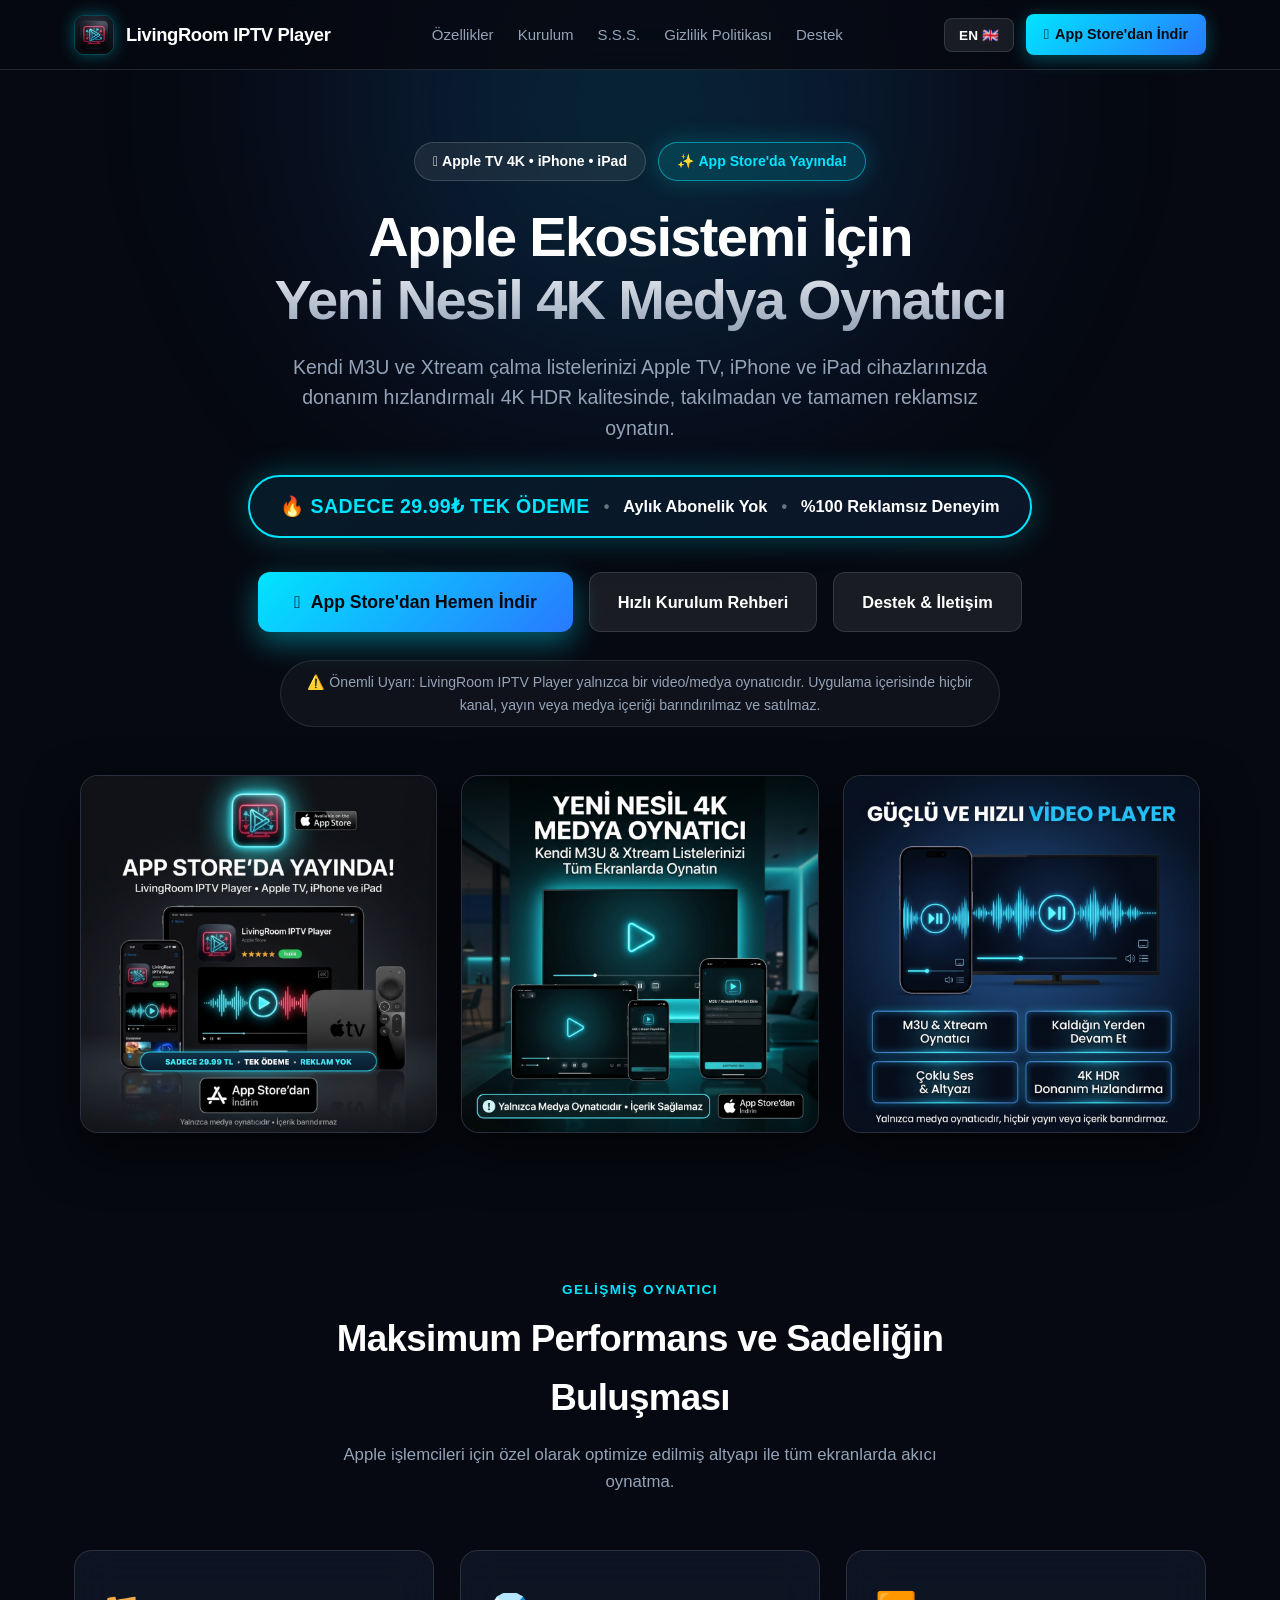
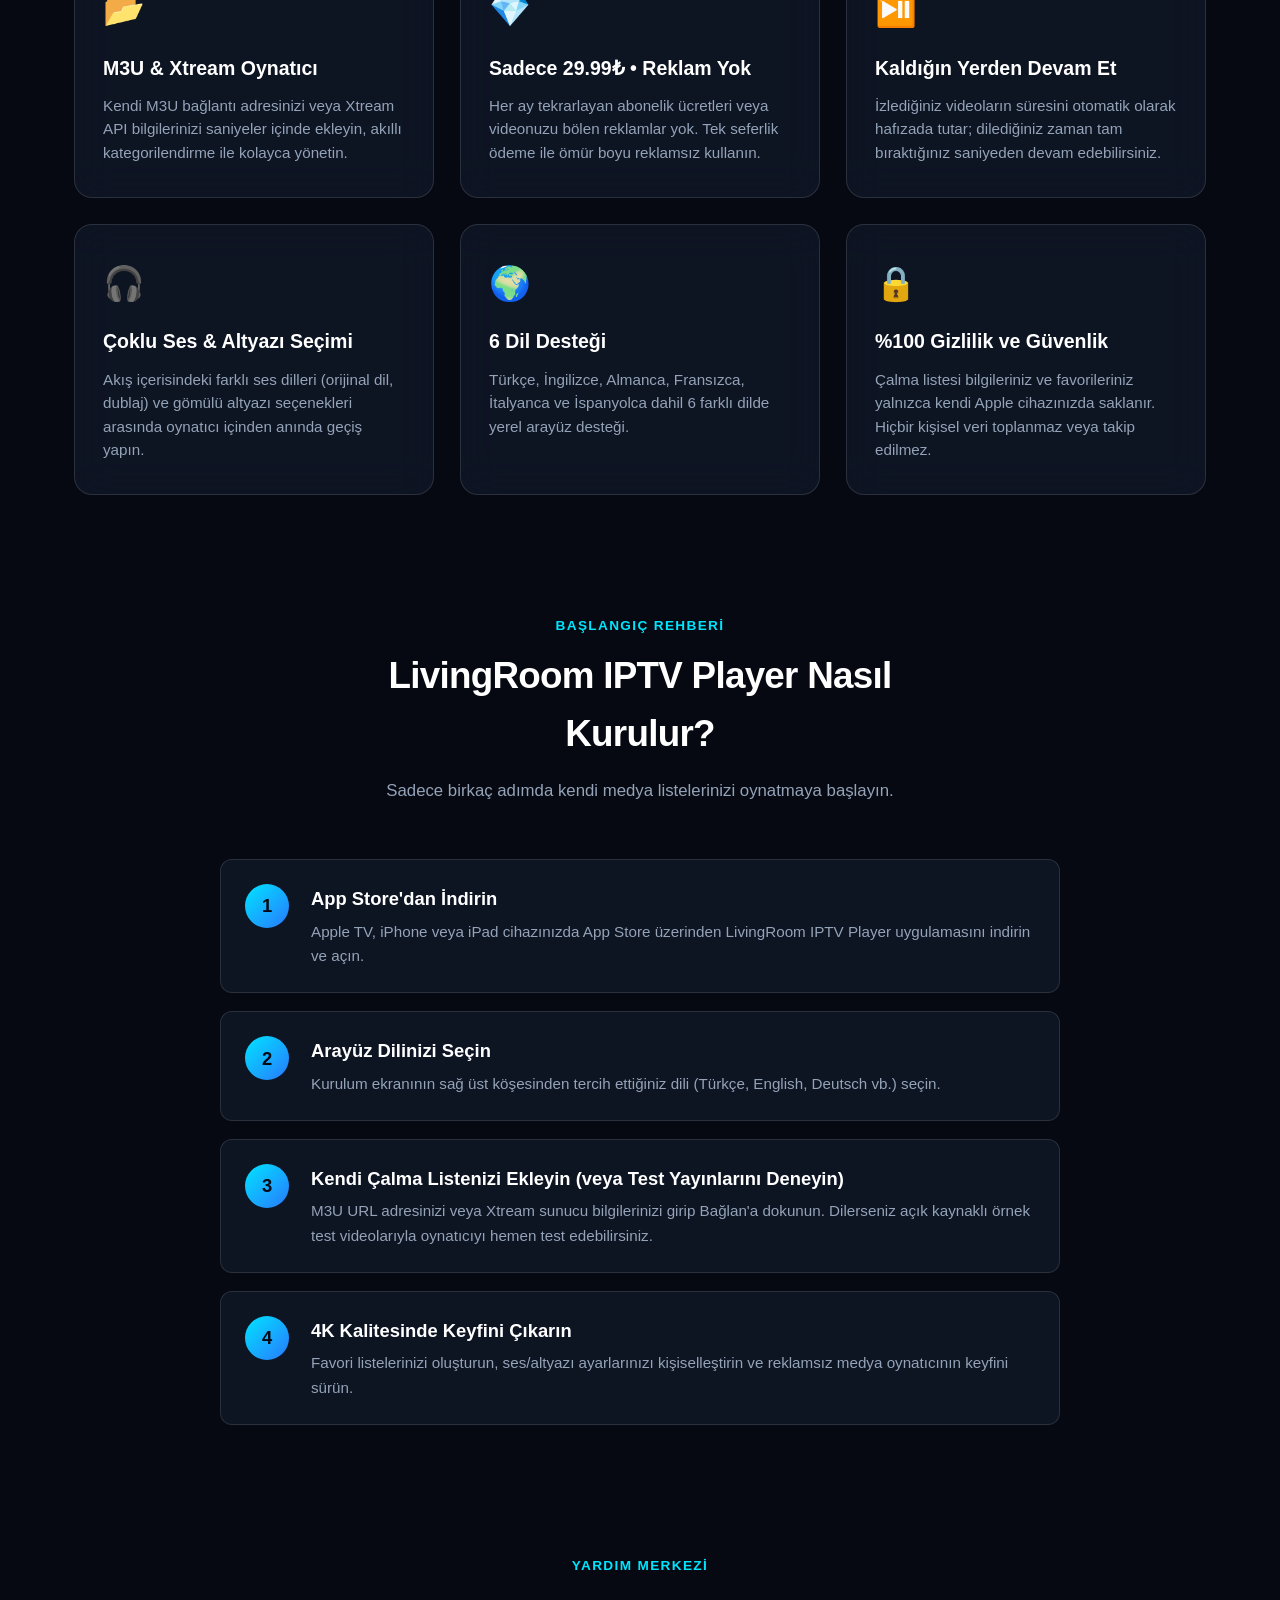
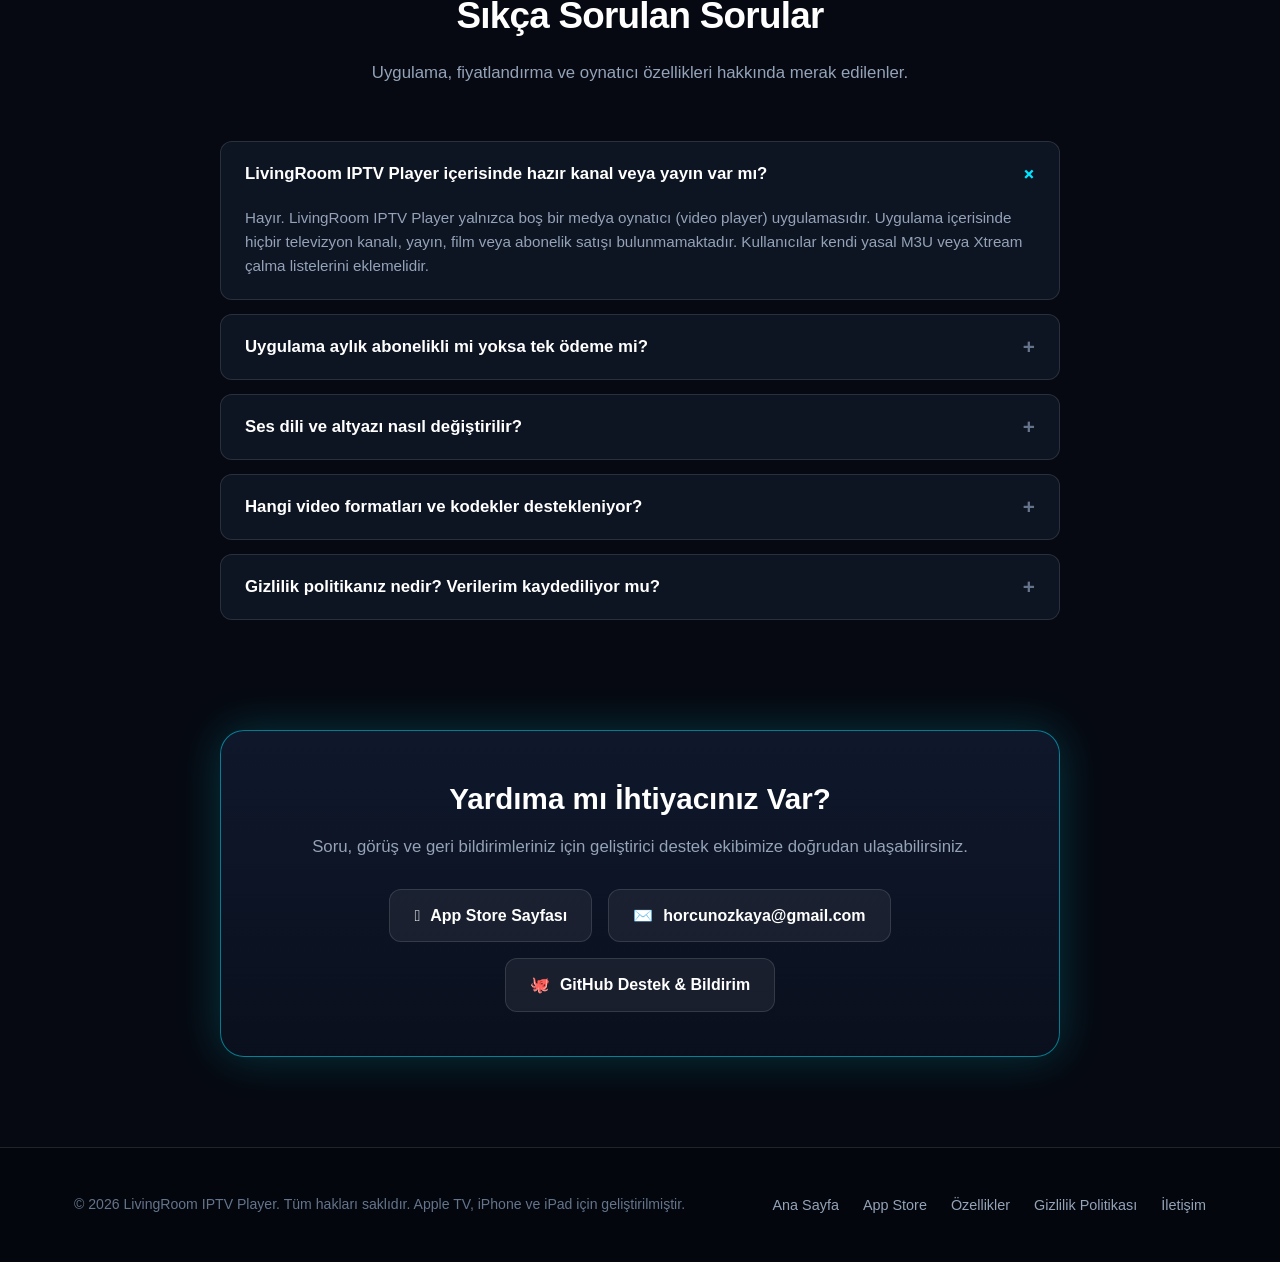
==== commit f887c890: "Add files via upload" ====
--- a/index.html
+++ b/index.html
@@ -8,8 +8,647 @@
   <meta property="og:title" content="LivingRoom IPTV Player — 4K Medya Oynatıcı">
   <meta property="og:description" content="Kendi M3U ve Xtream listelerinizi Apple TV, iPhone ve iPad'de 4K kalitesinde oynatın. Sadece 29.99₺ tek ödeme ve %100 reklamsız.">
   <meta property="og:image" content="assets/hero-showcase.jpg">
-  <link rel="stylesheet" href="assets/style.css">
   <link rel="icon" type="image/png" href="assets/app-logo.png">
+  <link rel="stylesheet" href="assets/style.css?v=2">
+  <style>
+    :root {
+      --bg-primary: #060911;
+      --bg-secondary: #0c1322;
+      --bg-card: rgba(16, 24, 40, 0.78);
+      --bg-card-hover: rgba(24, 36, 60, 0.92);
+      --border-color: rgba(255, 255, 255, 0.12);
+      --border-cyan: rgba(0, 229, 255, 0.5);
+      --accent-cyan: #00e5ff;
+      --accent-blue: #2979ff;
+      --accent-purple: #7c4dff;
+      --text-primary: #ffffff;
+      --text-secondary: #94a3b8;
+      --text-muted: #64748b;
+      --font-family: -apple-system, BlinkMacSystemFont, "SF Pro Display", "SF Pro Text", "Inter", "Segoe UI", Roboto, Helvetica, Arial, sans-serif;
+      --radius-xl: 24px;
+      --radius-lg: 18px;
+      --radius-md: 12px;
+      --radius-sm: 8px;
+      --shadow-glow: 0 0 45px rgba(0, 229, 255, 0.2);
+    }
+
+    * {
+      margin: 0;
+      padding: 0;
+      box-sizing: border-box;
+    }
+
+    html {
+      scroll-behavior: smooth;
+    }
+
+    body {
+      font-family: var(--font-family);
+      background-color: var(--bg-primary);
+      color: var(--text-primary);
+      line-height: 1.6;
+      -webkit-font-smoothing: antialiased;
+      overflow-x: hidden;
+    }
+
+    .bg-glow {
+      position: fixed;
+      top: -220px;
+      left: 50%;
+      transform: translateX(-50%);
+      width: 1000px;
+      height: 650px;
+      background: radial-gradient(circle, rgba(0, 229, 255, 0.16) 0%, rgba(41, 121, 255, 0.12) 42%, transparent 72%);
+      pointer-events: none;
+      z-index: -1;
+      filter: blur(85px);
+    }
+
+    .container {
+      max-width: 1180px;
+      margin: 0 auto;
+      padding: 0 24px;
+    }
+
+    /* Navbar */
+    .navbar {
+      position: sticky;
+      top: 0;
+      z-index: 100;
+      background: rgba(6, 9, 17, 0.86);
+      backdrop-filter: blur(24px);
+      -webkit-backdrop-filter: blur(24px);
+      border-bottom: 1px solid var(--border-color);
+      padding: 14px 0;
+    }
+
+    .nav-content {
+      display: flex;
+      align-items: center;
+      justify-content: space-between;
+      gap: 16px;
+    }
+
+    .nav-brand {
+      display: flex;
+      align-items: center;
+      gap: 12px;
+      text-decoration: none;
+      color: var(--text-primary);
+      font-weight: 800;
+      font-size: 1.15rem;
+      letter-spacing: -0.02em;
+    }
+
+    .nav-logo {
+      width: 40px;
+      height: 40px;
+      border-radius: 10px;
+      object-fit: cover;
+      box-shadow: 0 0 16px rgba(0, 229, 255, 0.35);
+      border: 1px solid rgba(0, 229, 255, 0.3);
+    }
+
+    .nav-links {
+      display: flex;
+      align-items: center;
+      gap: 24px;
+      list-style: none;
+    }
+
+    .nav-links a {
+      text-decoration: none;
+      color: var(--text-secondary);
+      font-size: 0.94rem;
+      font-weight: 500;
+      transition: color 0.2s ease;
+    }
+
+    .nav-links a:hover {
+      color: var(--accent-cyan);
+    }
+
+    .nav-actions {
+      display: flex;
+      align-items: center;
+      gap: 12px;
+    }
+
+    .lang-switch {
+      background: rgba(255, 255, 255, 0.08);
+      border: 1px solid var(--border-color);
+      color: var(--text-primary);
+      padding: 8px 14px;
+      border-radius: var(--radius-sm);
+      font-size: 0.85rem;
+      font-weight: 700;
+      cursor: pointer;
+      transition: all 0.2s ease;
+    }
+
+    .lang-switch:hover {
+      border-color: var(--accent-cyan);
+      color: var(--accent-cyan);
+    }
+
+    .btn-nav-download {
+      background: linear-gradient(135deg, #00e5ff, #2979ff);
+      color: #040914 !important;
+      font-weight: 800 !important;
+      font-size: 0.9rem;
+      padding: 9px 18px;
+      border-radius: var(--radius-sm);
+      text-decoration: none !important;
+      display: inline-flex;
+      align-items: center;
+      gap: 6px;
+      box-shadow: 0 4px 18px rgba(0, 229, 255, 0.3);
+      transition: transform 0.2s ease, box-shadow 0.2s ease;
+    }
+
+    .btn-nav-download:hover {
+      transform: translateY(-2px);
+      box-shadow: 0 6px 24px rgba(0, 229, 255, 0.5);
+    }
+
+    /* Hero Section */
+    .hero {
+      padding: 72px 0 56px;
+      text-align: center;
+    }
+
+    .hero-badges {
+      display: flex;
+      justify-content: center;
+      gap: 12px;
+      flex-wrap: wrap;
+      margin-bottom: 24px;
+    }
+
+    .badge-pill {
+      display: inline-flex;
+      align-items: center;
+      gap: 8px;
+      padding: 7px 18px;
+      background: rgba(255, 255, 255, 0.07);
+      border: 1px solid rgba(255, 255, 255, 0.16);
+      border-radius: 50px;
+      font-size: 0.88rem;
+      font-weight: 600;
+      color: var(--text-primary);
+    }
+
+    .badge-pill.highlight {
+      background: rgba(0, 229, 255, 0.14);
+      border-color: var(--border-cyan);
+      color: var(--accent-cyan);
+      box-shadow: 0 0 24px rgba(0, 229, 255, 0.22);
+    }
+
+    .hero h1 {
+      font-size: 3.5rem;
+      font-weight: 800;
+      letter-spacing: -0.03em;
+      line-height: 1.14;
+      margin-bottom: 20px;
+      background: linear-gradient(180deg, #ffffff 35%, #94a3b8 100%);
+      -webkit-background-clip: text;
+      -webkit-text-fill-color: transparent;
+    }
+
+    .hero p.subtitle {
+      font-size: 1.22rem;
+      color: var(--text-secondary);
+      max-width: 720px;
+      margin: 0 auto 32px;
+      line-height: 1.55;
+    }
+
+    /* Pricing Highlight Banner inside Hero */
+    .price-banner {
+      display: inline-flex;
+      align-items: center;
+      gap: 14px;
+      flex-wrap: wrap;
+      justify-content: center;
+      background: linear-gradient(135deg, rgba(6, 28, 42, 0.95), rgba(12, 22, 42, 0.98));
+      border: 2px solid #00e5ff;
+      border-radius: 60px;
+      padding: 14px 30px;
+      margin-bottom: 34px;
+      box-shadow: 0 0 32px rgba(0, 229, 255, 0.28);
+    }
+
+    .price-tag {
+      font-size: 1.22rem;
+      font-weight: 800;
+      color: #00e5ff;
+      letter-spacing: 0.02em;
+    }
+
+    .price-divider {
+      color: rgba(255, 255, 255, 0.4);
+      font-weight: 700;
+    }
+
+    .price-feature {
+      font-size: 1.02rem;
+      font-weight: 700;
+      color: #ffffff;
+    }
+
+    .hero-buttons {
+      display: flex;
+      justify-content: center;
+      gap: 16px;
+      margin-bottom: 28px;
+      flex-wrap: wrap;
+    }
+
+    .btn-appstore {
+      background: linear-gradient(135deg, #00e5ff 0%, #2979ff 100%);
+      color: #040811 !important;
+      text-decoration: none !important;
+      font-weight: 800;
+      font-size: 1.1rem;
+      padding: 16px 36px;
+      border-radius: var(--radius-md);
+      display: inline-flex;
+      align-items: center;
+      gap: 10px;
+      box-shadow: 0 10px 30px rgba(0, 229, 255, 0.4);
+      transition: transform 0.2s ease, box-shadow 0.2s ease;
+    }
+
+    .btn-appstore:hover {
+      transform: translateY(-3px);
+      box-shadow: 0 14px 38px rgba(0, 229, 255, 0.6);
+    }
+
+    .btn-secondary {
+      background: rgba(255, 255, 255, 0.08);
+      border: 1px solid var(--border-color);
+      color: #ffffff !important;
+      text-decoration: none !important;
+      font-weight: 600;
+      font-size: 1.02rem;
+      padding: 16px 28px;
+      border-radius: var(--radius-md);
+      transition: background 0.2s ease, border-color 0.2s ease;
+    }
+
+    .btn-secondary:hover {
+      background: rgba(255, 255, 255, 0.14);
+      border-color: rgba(255, 255, 255, 0.3);
+    }
+
+    .disclaimer-note {
+      font-size: 0.88rem;
+      color: var(--text-secondary);
+      max-width: 720px;
+      margin: 0 auto 48px;
+      padding: 10px 20px;
+      border-radius: 50px;
+      background: rgba(255, 255, 255, 0.04);
+      border: 1px solid rgba(255, 255, 255, 0.1);
+    }
+
+    /* Showcase Grid */
+    .showcase-grid {
+      display: grid;
+      grid-template-columns: repeat(3, 1fr);
+      gap: 24px;
+      max-width: 1120px;
+      margin: 0 auto;
+    }
+
+    .showcase-card {
+      border-radius: var(--radius-lg);
+      overflow: hidden;
+      border: 1px solid var(--border-color);
+      box-shadow: 0 20px 50px rgba(0, 0, 0, 0.65);
+      transition: transform 0.3s ease, border-color 0.3s ease;
+      background: var(--bg-secondary);
+    }
+
+    .showcase-card:hover {
+      transform: translateY(-6px);
+      border-color: var(--border-cyan);
+    }
+
+    .showcase-card img {
+      width: 100%;
+      height: auto;
+      display: block;
+    }
+
+    /* Features Section */
+    .features {
+      padding: 90px 0 60px;
+    }
+
+    .section-header {
+      text-align: center;
+      max-width: 640px;
+      margin: 0 auto 54px;
+    }
+
+    .section-header .tag {
+      color: var(--accent-cyan);
+      font-weight: 700;
+      text-transform: uppercase;
+      font-size: 0.85rem;
+      letter-spacing: 0.1em;
+      margin-bottom: 10px;
+      display: block;
+    }
+
+    .section-header h2 {
+      font-size: 2.3rem;
+      font-weight: 800;
+      margin-bottom: 14px;
+      letter-spacing: -0.02em;
+    }
+
+    .section-header p {
+      color: var(--text-secondary);
+      font-size: 1.05rem;
+    }
+
+    .grid-3 {
+      display: grid;
+      grid-template-columns: repeat(auto-fit, minmax(320px, 1fr));
+      gap: 26px;
+    }
+
+    .card {
+      background: var(--bg-card);
+      backdrop-filter: blur(20px);
+      border: 1px solid var(--border-color);
+      border-radius: var(--radius-lg);
+      padding: 32px 28px;
+      transition: transform 0.25s ease, border-color 0.25s ease, background 0.25s ease;
+    }
+
+    .card:hover {
+      transform: translateY(-4px);
+      background: var(--bg-card-hover);
+      border-color: var(--border-cyan);
+    }
+
+    .card-icon {
+      font-size: 2.1rem;
+      margin-bottom: 16px;
+      display: inline-block;
+    }
+
+    .card h3 {
+      font-size: 1.22rem;
+      font-weight: 700;
+      margin-bottom: 10px;
+    }
+
+    .card p {
+      color: var(--text-secondary);
+      font-size: 0.95rem;
+      line-height: 1.55;
+    }
+
+    /* Setup Guide */
+    .setup-guide {
+      padding: 60px 0;
+    }
+
+    .steps-list {
+      display: flex;
+      flex-direction: column;
+      gap: 18px;
+      max-width: 840px;
+      margin: 0 auto;
+    }
+
+    .step-card {
+      display: flex;
+      gap: 22px;
+      background: var(--bg-card);
+      border: 1px solid var(--border-color);
+      border-radius: var(--radius-md);
+      padding: 24px;
+      align-items: flex-start;
+    }
+
+    .step-number {
+      flex-shrink: 0;
+      width: 44px;
+      height: 44px;
+      border-radius: 50%;
+      background: linear-gradient(135deg, var(--accent-cyan), var(--accent-blue));
+      color: #040914;
+      font-weight: 800;
+      font-size: 1.15rem;
+      display: flex;
+      align-items: center;
+      justify-content: center;
+    }
+
+    .step-info h4 {
+      font-size: 1.15rem;
+      font-weight: 700;
+      margin-bottom: 6px;
+    }
+
+    .step-info p {
+      color: var(--text-secondary);
+      font-size: 0.95rem;
+    }
+
+    /* FAQ Section */
+    .faq-section {
+      padding: 70px 0;
+    }
+
+    .faq-list {
+      max-width: 840px;
+      margin: 0 auto;
+      display: flex;
+      flex-direction: column;
+      gap: 14px;
+    }
+
+    .faq-item {
+      background: var(--bg-card);
+      border: 1px solid var(--border-color);
+      border-radius: var(--radius-md);
+      overflow: hidden;
+    }
+
+    .faq-question {
+      width: 100%;
+      text-align: left;
+      padding: 20px 24px;
+      background: none;
+      border: none;
+      color: var(--text-primary);
+      font-size: 1.05rem;
+      font-weight: 600;
+      font-family: inherit;
+      cursor: pointer;
+      display: flex;
+      justify-content: space-between;
+      align-items: center;
+    }
+
+    .faq-question:hover {
+      color: var(--accent-cyan);
+    }
+
+    .faq-icon {
+      transition: transform 0.3s ease;
+      font-size: 1.3rem;
+      color: var(--text-muted);
+    }
+
+    .faq-item.active .faq-icon {
+      transform: rotate(45deg);
+      color: var(--accent-cyan);
+    }
+
+    .faq-answer {
+      max-height: 0;
+      overflow: hidden;
+      transition: max-height 0.3s ease, padding 0.3s ease;
+      color: var(--text-secondary);
+      font-size: 0.95rem;
+      padding: 0 24px;
+      line-height: 1.6;
+    }
+
+    .faq-item.active .faq-answer {
+      max-height: 320px;
+      padding: 0 24px 20px;
+    }
+
+    /* Support Card */
+    .contact-section {
+      padding: 40px 0 20px;
+    }
+
+    .support-card {
+      max-width: 840px;
+      margin: 0 auto;
+      background: linear-gradient(180deg, rgba(16, 26, 46, 0.92) 0%, rgba(10, 16, 30, 0.96) 100%);
+      border: 1px solid var(--border-cyan);
+      border-radius: var(--radius-xl);
+      padding: 44px 36px;
+      box-shadow: var(--shadow-glow);
+      text-align: center;
+    }
+
+    .support-card h3 {
+      font-size: 1.85rem;
+      font-weight: 800;
+      margin-bottom: 12px;
+    }
+
+    .support-card p {
+      color: var(--text-secondary);
+      font-size: 1.05rem;
+      margin-bottom: 28px;
+    }
+
+    .contact-badges {
+      display: flex;
+      justify-content: center;
+      gap: 16px;
+      flex-wrap: wrap;
+    }
+
+    .contact-pill {
+      display: inline-flex;
+      align-items: center;
+      gap: 10px;
+      padding: 13px 24px;
+      border-radius: var(--radius-md);
+      background: rgba(255, 255, 255, 0.06);
+      border: 1px solid var(--border-color);
+      color: var(--text-primary) !important;
+      text-decoration: none !important;
+      font-weight: 600;
+      transition: all 0.2s ease;
+    }
+
+    .contact-pill:hover {
+      background: rgba(0, 229, 255, 0.12);
+      border-color: var(--accent-cyan);
+      transform: translateY(-2px);
+    }
+
+    /* Footer */
+    footer {
+      border-top: 1px solid var(--border-color);
+      padding: 44px 0;
+      margin-top: 70px;
+      background: rgba(4, 7, 13, 0.95);
+    }
+
+    .footer-content {
+      display: flex;
+      justify-content: space-between;
+      align-items: center;
+      flex-wrap: wrap;
+      gap: 20px;
+    }
+
+    .footer-copy {
+      color: var(--text-muted);
+      font-size: 0.88rem;
+    }
+
+    .footer-links {
+      display: flex;
+      gap: 24px;
+      list-style: none;
+      flex-wrap: wrap;
+    }
+
+    .footer-links a {
+      color: var(--text-secondary);
+      text-decoration: none;
+      font-size: 0.9rem;
+      transition: color 0.2s ease;
+    }
+
+    .footer-links a:hover {
+      color: var(--accent-cyan);
+    }
+
+    @media (max-width: 900px) {
+      .showcase-grid {
+        grid-template-columns: 1fr;
+        max-width: 520px;
+      }
+    }
+
+    @media (max-width: 768px) {
+      .hero h1 {
+        font-size: 2.35rem;
+      }
+      .nav-links {
+        display: none;
+      }
+      .price-banner {
+        border-radius: 20px;
+        padding: 14px 20px;
+      }
+      .step-card {
+        flex-direction: column;
+        gap: 14px;
+      }
+      .support-card {
+        padding: 28px 20px;
+      }
+    }
+  </style>
 </head>
 <body>
   <div class="bg-glow"></div>
@@ -83,13 +722,13 @@
       <!-- 3-Card Product Showcase -->
       <div class="showcase-grid">
         <div class="showcase-card">
-          <img src="assets/hero-showcase.jpg" alt="LivingRoom IPTV Player App Store Showcase">
+          <img src="assets/hero-showcase.jpg" alt="LivingRoom IPTV Player App Store Showcase" onerror="this.src='assets/screenshot.png'">
         </div>
         <div class="showcase-card">
-          <img src="assets/ecosystem-preview.jpg" alt="Apple TV, iPad and iPhone Media Player">
+          <img src="assets/ecosystem-preview.jpg" alt="Apple TV, iPad and iPhone Media Player" onerror="this.src='assets/screenshot.png'">
         </div>
         <div class="showcase-card">
-          <img src="assets/features-preview.jpg" alt="4K Video Player Features">
+          <img src="assets/features-preview.jpg" alt="4K Video Player Features" onerror="this.src='assets/screenshot.png'">
         </div>
       </div>
     </div>
@@ -137,7 +776,7 @@
 
         <div class="card">
           <div class="card-icon">🔒</div>
-          <h3 data-tr="%100 Gizlilik ve Güvenlik" data-en="100% Private & On-Device">%%100 Gizlilik ve Güvenlik</h3>
+          <h3 data-tr="%100 Gizlilik ve Güvenlik" data-en="100% Private & On-Device">%100 Gizlilik ve Güvenlik</h3>
           <p data-tr="Çalma listesi bilgileriniz ve favorileriniz yalnızca kendi Apple cihazınızda saklanır. Hiçbir kişisel veri toplanmaz veya takip edilmez." data-en="Your playlist URLs and credentials remain strictly on your device. Zero analytics tracking and zero personal data collection.">Çalma listesi bilgileriniz ve favorileriniz yalnızca kendi Apple cihazınızda saklanır. Hiçbir kişisel veri toplanmaz veya takip edilmez.</p>
         </div>
       </div>
--- a/assets/style.css
+++ b/assets/style.css
@@ -1,21 +1,23 @@
 :root {
-  --bg-primary: #080c14;
-  --bg-secondary: #0d1522;
-  --bg-card: rgba(20, 28, 45, 0.7);
-  --bg-card-hover: rgba(30, 42, 68, 0.85);
+  --bg-primary: #060911;
+  --bg-secondary: #0c1322;
+  --bg-card: rgba(16, 24, 40, 0.75);
+  --bg-card-hover: rgba(24, 36, 60, 0.9);
   --border-color: rgba(255, 255, 255, 0.1);
-  --border-focus: #00f5d4;
-  --accent-cyan: #00f5d4;
-  --accent-purple: #9d4edd;
-  --accent-blue: #3a86ff;
+  --border-cyan: rgba(0, 229, 255, 0.45);
+  --accent-cyan: #00e5ff;
+  --accent-blue: #2979ff;
+  --accent-purple: #7c4dff;
+  --accent-green: #00e676;
   --text-primary: #ffffff;
   --text-secondary: #94a3b8;
   --text-muted: #64748b;
-  --font-family: -apple-system, BlinkMacSystemFont, "SF Pro Display", "SF Pro Text", "Segoe UI", Roboto, Helvetica, Arial, sans-serif;
-  --radius-lg: 20px;
-  --radius-md: 14px;
+  --font-family: -apple-system, BlinkMacSystemFont, "SF Pro Display", "SF Pro Text", "Inter", "Segoe UI", Roboto, Helvetica, Arial, sans-serif;
+  --radius-xl: 24px;
+  --radius-lg: 18px;
+  --radius-md: 12px;
   --radius-sm: 8px;
-  --shadow-glow: 0 0 35px rgba(0, 245, 212, 0.15);
+  --shadow-glow: 0 0 45px rgba(0, 229, 255, 0.18);
 }
 
 * {
@@ -37,42 +39,43 @@
   overflow-x: hidden;
 }
 
-/* Background Gradients */
+/* Background Spotlights */
 .bg-glow {
   position: fixed;
-  top: -200px;
+  top: -220px;
   left: 50%;
   transform: translateX(-50%);
-  width: 900px;
-  height: 600px;
-  background: radial-gradient(circle, rgba(58, 134, 255, 0.18) 0%, rgba(157, 78, 221, 0.12) 40%, transparent 70%);
+  width: 1000px;
+  height: 650px;
+  background: radial-gradient(circle, rgba(0, 229, 255, 0.16) 0%, rgba(41, 121, 255, 0.12) 42%, transparent 72%);
   pointer-events: none;
   z-index: -1;
-  filter: blur(80px);
+  filter: blur(85px);
 }
 
 .container {
-  max-width: 1160px;
+  max-width: 1180px;
   margin: 0 auto;
   padding: 0 24px;
 }
 
-/* Navigation */
+/* Navbar */
 .navbar {
   position: sticky;
   top: 0;
   z-index: 100;
-  background: rgba(8, 12, 20, 0.82);
+  background: rgba(6, 9, 17, 0.84);
   backdrop-filter: blur(24px);
   -webkit-backdrop-filter: blur(24px);
   border-bottom: 1px solid var(--border-color);
-  padding: 16px 0;
+  padding: 14px 0;
 }
 
 .nav-content {
   display: flex;
   align-items: center;
   justify-content: space-between;
+  gap: 16px;
 }
 
 .nav-brand {
@@ -81,29 +84,31 @@
   gap: 12px;
   text-decoration: none;
   color: var(--text-primary);
-  font-weight: 700;
+  font-weight: 800;
   font-size: 1.15rem;
+  letter-spacing: -0.02em;
 }
 
 .nav-logo {
-  width: 38px;
-  height: 38px;
-  border-radius: 9px;
+  width: 40px;
+  height: 40px;
+  border-radius: 10px;
   object-fit: cover;
-  box-shadow: 0 4px 12px rgba(0, 0, 0, 0.4);
+  box-shadow: 0 0 16px rgba(0, 229, 255, 0.35);
+  border: 1px solid rgba(0, 229, 255, 0.3);
 }
 
 .nav-links {
   display: flex;
   align-items: center;
-  gap: 28px;
+  gap: 24px;
   list-style: none;
 }
 
 .nav-links a {
   text-decoration: none;
   color: var(--text-secondary);
-  font-size: 0.95rem;
+  font-size: 0.94rem;
   font-weight: 500;
   transition: color 0.2s ease;
 }
@@ -112,112 +117,214 @@
   color: var(--accent-cyan);
 }
 
-.btn-contact {
-  background: linear-gradient(135deg, #00f5d4, #00b4d8);
-  color: #06111e !important;
+.nav-actions {
+  display: flex;
+  align-items: center;
+  gap: 12px;
+}
+
+.lang-switch {
+  background: rgba(255, 255, 255, 0.07);
+  border: 1px solid var(--border-color);
+  color: var(--text-primary);
+  padding: 7px 13px;
+  border-radius: var(--radius-sm);
+  font-size: 0.85rem;
+  font-weight: 700;
+  cursor: pointer;
+  transition: all 0.2s ease;
+}
+
+.lang-switch:hover {
+  border-color: var(--accent-cyan);
+  color: var(--accent-cyan);
+}
+
+.btn-nav-download {
+  background: linear-gradient(135deg, var(--accent-cyan), var(--accent-blue));
+  color: #040914 !important;
   font-weight: 700 !important;
-  padding: 8px 18px;
+  font-size: 0.9rem;
+  padding: 9px 18px;
   border-radius: var(--radius-sm);
-  transition: transform 0.2s ease, box-shadow 0.2s ease !important;
-}
-
-.btn-contact:hover {
+  text-decoration: none;
+  display: inline-flex;
+  align-items: center;
+  gap: 6px;
+  box-shadow: 0 4px 18px rgba(0, 229, 255, 0.3);
+  transition: transform 0.2s ease, box-shadow 0.2s ease;
+}
+
+.btn-nav-download:hover {
   transform: translateY(-2px);
-  box-shadow: 0 4px 16px rgba(0, 245, 212, 0.4);
+  box-shadow: 0 6px 24px rgba(0, 229, 255, 0.5);
 }
 
 /* Hero Section */
 .hero {
-  padding: 80px 0 60px;
+  padding: 72px 0 56px;
   text-align: center;
 }
 
-.badge-tvos {
+.hero-badges {
+  display: flex;
+  justify-content: center;
+  gap: 12px;
+  flex-wrap: wrap;
+  margin-bottom: 24px;
+}
+
+.badge-pill {
   display: inline-flex;
   align-items: center;
   gap: 8px;
-  padding: 6px 16px;
-  background: rgba(255, 255, 255, 0.08);
-  border: 1px solid rgba(255, 255, 255, 0.15);
+  padding: 7px 18px;
+  background: rgba(255, 255, 255, 0.06);
+  border: 1px solid rgba(255, 255, 255, 0.14);
   border-radius: 50px;
-  font-size: 0.85rem;
+  font-size: 0.88rem;
   font-weight: 600;
-  color: var(--accent-cyan);
-  margin-bottom: 24px;
+  color: var(--text-primary);
+}
+
+.badge-pill.highlight {
+  background: rgba(0, 229, 255, 0.12);
+  border-color: var(--border-cyan);
+  color: var(--accent-cyan);
+  box-shadow: 0 0 24px rgba(0, 229, 255, 0.2);
 }
 
 .hero h1 {
-  font-size: 3.4rem;
+  font-size: 3.5rem;
   font-weight: 800;
   letter-spacing: -0.03em;
-  line-height: 1.15;
+  line-height: 1.14;
   margin-bottom: 20px;
-  background: linear-gradient(180deg, #ffffff 40%, #94a3b8 100%);
+  background: linear-gradient(180deg, #ffffff 35%, #94a3b8 100%);
   -webkit-background-clip: text;
   -webkit-text-fill-color: transparent;
 }
 
-.hero p {
+.hero p.subtitle {
+  font-size: 1.22rem;
+  color: var(--text-secondary);
+  max-width: 720px;
+  margin: 0 auto 32px;
+  line-height: 1.55;
+}
+
+/* Pricing Highlight Banner inside Hero */
+.price-banner {
+  display: inline-flex;
+  align-items: center;
+  gap: 16px;
+  flex-wrap: wrap;
+  justify-content: center;
+  background: linear-gradient(135deg, rgba(6, 26, 38, 0.92), rgba(12, 20, 38, 0.95));
+  border: 1.5px solid var(--border-cyan);
+  border-radius: 60px;
+  padding: 12px 28px;
+  margin-bottom: 34px;
+  box-shadow: 0 0 30px rgba(0, 229, 255, 0.22);
+}
+
+.price-tag {
   font-size: 1.25rem;
-  color: var(--text-secondary);
-  max-width: 680px;
-  margin: 0 auto 36px;
-  line-height: 1.5;
+  font-weight: 800;
+  color: var(--accent-cyan);
+  letter-spacing: 0.01em;
+}
+
+.price-divider {
+  color: var(--text-muted);
+}
+
+.price-feature {
+  font-size: 1rem;
+  font-weight: 700;
+  color: #ffffff;
 }
 
 .hero-buttons {
   display: flex;
   justify-content: center;
   gap: 16px;
-  margin-bottom: 48px;
+  margin-bottom: 24px;
   flex-wrap: wrap;
 }
 
-.btn-primary {
-  background: linear-gradient(135deg, var(--accent-blue), var(--accent-purple));
-  color: #fff;
+.btn-appstore {
+  background: linear-gradient(135deg, #00e5ff, #2979ff);
+  color: #040811;
   text-decoration: none;
-  font-weight: 600;
-  font-size: 1rem;
-  padding: 14px 28px;
+  font-weight: 800;
+  font-size: 1.08rem;
+  padding: 16px 34px;
   border-radius: var(--radius-md);
-  box-shadow: 0 8px 24px rgba(58, 134, 255, 0.3);
+  display: inline-flex;
+  align-items: center;
+  gap: 10px;
+  box-shadow: 0 10px 30px rgba(0, 229, 255, 0.35);
   transition: transform 0.2s ease, box-shadow 0.2s ease;
 }
 
-.btn-primary:hover {
-  transform: translateY(-2px);
-  box-shadow: 0 12px 28px rgba(58, 134, 255, 0.45);
+.btn-appstore:hover {
+  transform: translateY(-3px);
+  box-shadow: 0 14px 36px rgba(0, 229, 255, 0.52);
 }
 
 .btn-secondary {
-  background: rgba(255, 255, 255, 0.08);
+  background: rgba(255, 255, 255, 0.07);
   border: 1px solid var(--border-color);
   color: #fff;
   text-decoration: none;
   font-weight: 600;
-  font-size: 1rem;
-  padding: 14px 28px;
+  font-size: 1.02rem;
+  padding: 16px 28px;
   border-radius: var(--radius-md);
   transition: background 0.2s ease, border-color 0.2s ease;
 }
 
 .btn-secondary:hover {
-  background: rgba(255, 255, 255, 0.14);
-  border-color: rgba(255, 255, 255, 0.25);
-}
-
-.hero-preview {
-  position: relative;
-  max-width: 960px;
+  background: rgba(255, 255, 255, 0.13);
+  border-color: rgba(255, 255, 255, 0.28);
+}
+
+.disclaimer-note {
+  font-size: 0.86rem;
+  color: var(--text-muted);
+  max-width: 680px;
+  margin: 0 auto 48px;
+  padding: 8px 18px;
+  border-radius: 50px;
+  background: rgba(255, 255, 255, 0.03);
+  border: 1px solid rgba(255, 255, 255, 0.07);
+}
+
+/* Showcase Grid */
+.showcase-grid {
+  display: grid;
+  grid-template-columns: repeat(3, 1fr);
+  gap: 24px;
+  max-width: 1120px;
   margin: 0 auto;
+}
+
+.showcase-card {
   border-radius: var(--radius-lg);
   overflow: hidden;
-  box-shadow: 0 24px 70px rgba(0, 0, 0, 0.8), 0 0 40px rgba(0, 245, 212, 0.15);
   border: 1px solid var(--border-color);
-}
-
-.hero-preview img {
+  box-shadow: 0 20px 50px rgba(0, 0, 0, 0.65);
+  transition: transform 0.3s ease, border-color 0.3s ease;
+  background: var(--bg-secondary);
+}
+
+.showcase-card:hover {
+  transform: translateY(-6px);
+  border-color: var(--border-cyan);
+}
+
+.showcase-card img {
   width: 100%;
   height: auto;
   display: block;
@@ -230,7 +337,7 @@
 
 .section-header {
   text-align: center;
-  max-width: 600px;
+  max-width: 640px;
   margin: 0 auto 54px;
 }
 
@@ -245,8 +352,8 @@
 }
 
 .section-header h2 {
-  font-size: 2.2rem;
-  font-weight: 700;
+  font-size: 2.3rem;
+  font-weight: 800;
   margin-bottom: 14px;
   letter-spacing: -0.02em;
 }
@@ -259,7 +366,7 @@
 .grid-3 {
   display: grid;
   grid-template-columns: repeat(auto-fit, minmax(320px, 1fr));
-  gap: 28px;
+  gap: 26px;
 }
 
 .card {
@@ -274,18 +381,18 @@
 .card:hover {
   transform: translateY(-4px);
   background: var(--bg-card-hover);
-  border-color: rgba(0, 245, 212, 0.4);
+  border-color: var(--border-cyan);
 }
 
 .card-icon {
-  font-size: 2.2rem;
-  margin-bottom: 18px;
+  font-size: 2.1rem;
+  margin-bottom: 16px;
   display: inline-block;
 }
 
 .card h3 {
-  font-size: 1.25rem;
-  font-weight: 600;
+  font-size: 1.22rem;
+  font-weight: 700;
   margin-bottom: 10px;
 }
 
@@ -303,18 +410,19 @@
 .steps-list {
   display: flex;
   flex-direction: column;
-  gap: 20px;
-  max-width: 820px;
+  gap: 18px;
+  max-width: 840px;
   margin: 0 auto;
 }
 
 .step-card {
   display: flex;
-  gap: 24px;
+  gap: 22px;
   background: var(--bg-card);
   border: 1px solid var(--border-color);
   border-radius: var(--radius-md);
   padding: 24px;
+  align-items: flex-start;
 }
 
 .step-number {
@@ -323,7 +431,7 @@
   height: 44px;
   border-radius: 50%;
   background: linear-gradient(135deg, var(--accent-cyan), var(--accent-blue));
-  color: #06111e;
+  color: #040914;
   font-weight: 800;
   font-size: 1.15rem;
   display: flex;
@@ -333,7 +441,7 @@
 
 .step-info h4 {
   font-size: 1.15rem;
-  font-weight: 600;
+  font-weight: 700;
   margin-bottom: 6px;
 }
 
@@ -348,11 +456,11 @@
 }
 
 .faq-list {
-  max-width: 820px;
+  max-width: 840px;
   margin: 0 auto;
   display: flex;
   flex-direction: column;
-  gap: 16px;
+  gap: 14px;
 }
 
 .faq-item {
@@ -384,7 +492,7 @@
 
 .faq-icon {
   transition: transform 0.3s ease;
-  font-size: 1.2rem;
+  font-size: 1.3rem;
   color: var(--text-muted);
 }
 
@@ -404,24 +512,29 @@
 }
 
 .faq-item.active .faq-answer {
-  max-height: 300px;
+  max-height: 320px;
   padding: 0 24px 20px;
 }
 
-/* Support Form Card */
+/* Support Card */
+.contact-section {
+  padding: 40px 0 20px;
+}
+
 .support-card {
-  max-width: 820px;
+  max-width: 840px;
   margin: 0 auto;
-  background: linear-gradient(180deg, rgba(20, 28, 45, 0.9) 0%, rgba(13, 21, 34, 0.95) 100%);
-  border: 1px solid rgba(0, 245, 212, 0.3);
-  border-radius: var(--radius-lg);
-  padding: 40px;
+  background: linear-gradient(180deg, rgba(16, 26, 46, 0.92) 0%, rgba(10, 16, 30, 0.96) 100%);
+  border: 1px solid var(--border-cyan);
+  border-radius: var(--radius-xl);
+  padding: 44px 36px;
   box-shadow: var(--shadow-glow);
   text-align: center;
 }
 
 .support-card h3 {
-  font-size: 1.8rem;
+  font-size: 1.85rem;
+  font-weight: 800;
   margin-bottom: 12px;
 }
 
@@ -434,7 +547,7 @@
 .contact-badges {
   display: flex;
   justify-content: center;
-  gap: 20px;
+  gap: 16px;
   flex-wrap: wrap;
 }
 
@@ -442,27 +555,28 @@
   display: inline-flex;
   align-items: center;
   gap: 10px;
-  padding: 12px 24px;
+  padding: 13px 24px;
   border-radius: var(--radius-md);
   background: rgba(255, 255, 255, 0.06);
   border: 1px solid var(--border-color);
   color: var(--text-primary);
   text-decoration: none;
-  font-weight: 500;
-  transition: background 0.2s ease, border-color 0.2s ease;
+  font-weight: 600;
+  transition: all 0.2s ease;
 }
 
 .contact-pill:hover {
-  background: rgba(255, 255, 255, 0.12);
+  background: rgba(0, 229, 255, 0.12);
   border-color: var(--accent-cyan);
+  transform: translateY(-2px);
 }
 
 /* Footer */
 footer {
   border-top: 1px solid var(--border-color);
-  padding: 48px 0;
-  margin-top: 80px;
-  background: rgba(6, 9, 15, 0.9);
+  padding: 44px 0;
+  margin-top: 70px;
+  background: rgba(4, 7, 13, 0.95);
 }
 
 .footer-content {
@@ -470,18 +584,19 @@
   justify-content: space-between;
   align-items: center;
   flex-wrap: wrap;
-  gap: 24px;
+  gap: 20px;
 }
 
 .footer-copy {
   color: var(--text-muted);
-  font-size: 0.9rem;
+  font-size: 0.88rem;
 }
 
 .footer-links {
   display: flex;
   gap: 24px;
   list-style: none;
+  flex-wrap: wrap;
 }
 
 .footer-links a {
@@ -496,18 +611,29 @@
 }
 
 /* Responsive */
+@media (max-width: 900px) {
+  .showcase-grid {
+    grid-template-columns: 1fr;
+    max-width: 520px;
+  }
+}
+
 @media (max-width: 768px) {
   .hero h1 {
-    font-size: 2.3rem;
+    font-size: 2.35rem;
   }
   .nav-links {
     display: none;
+  }
+  .price-banner {
+    border-radius: 20px;
+    padding: 14px 20px;
   }
   .step-card {
     flex-direction: column;
     gap: 14px;
   }
   .support-card {
-    padding: 24px 20px;
+    padding: 28px 20px;
   }
 }
